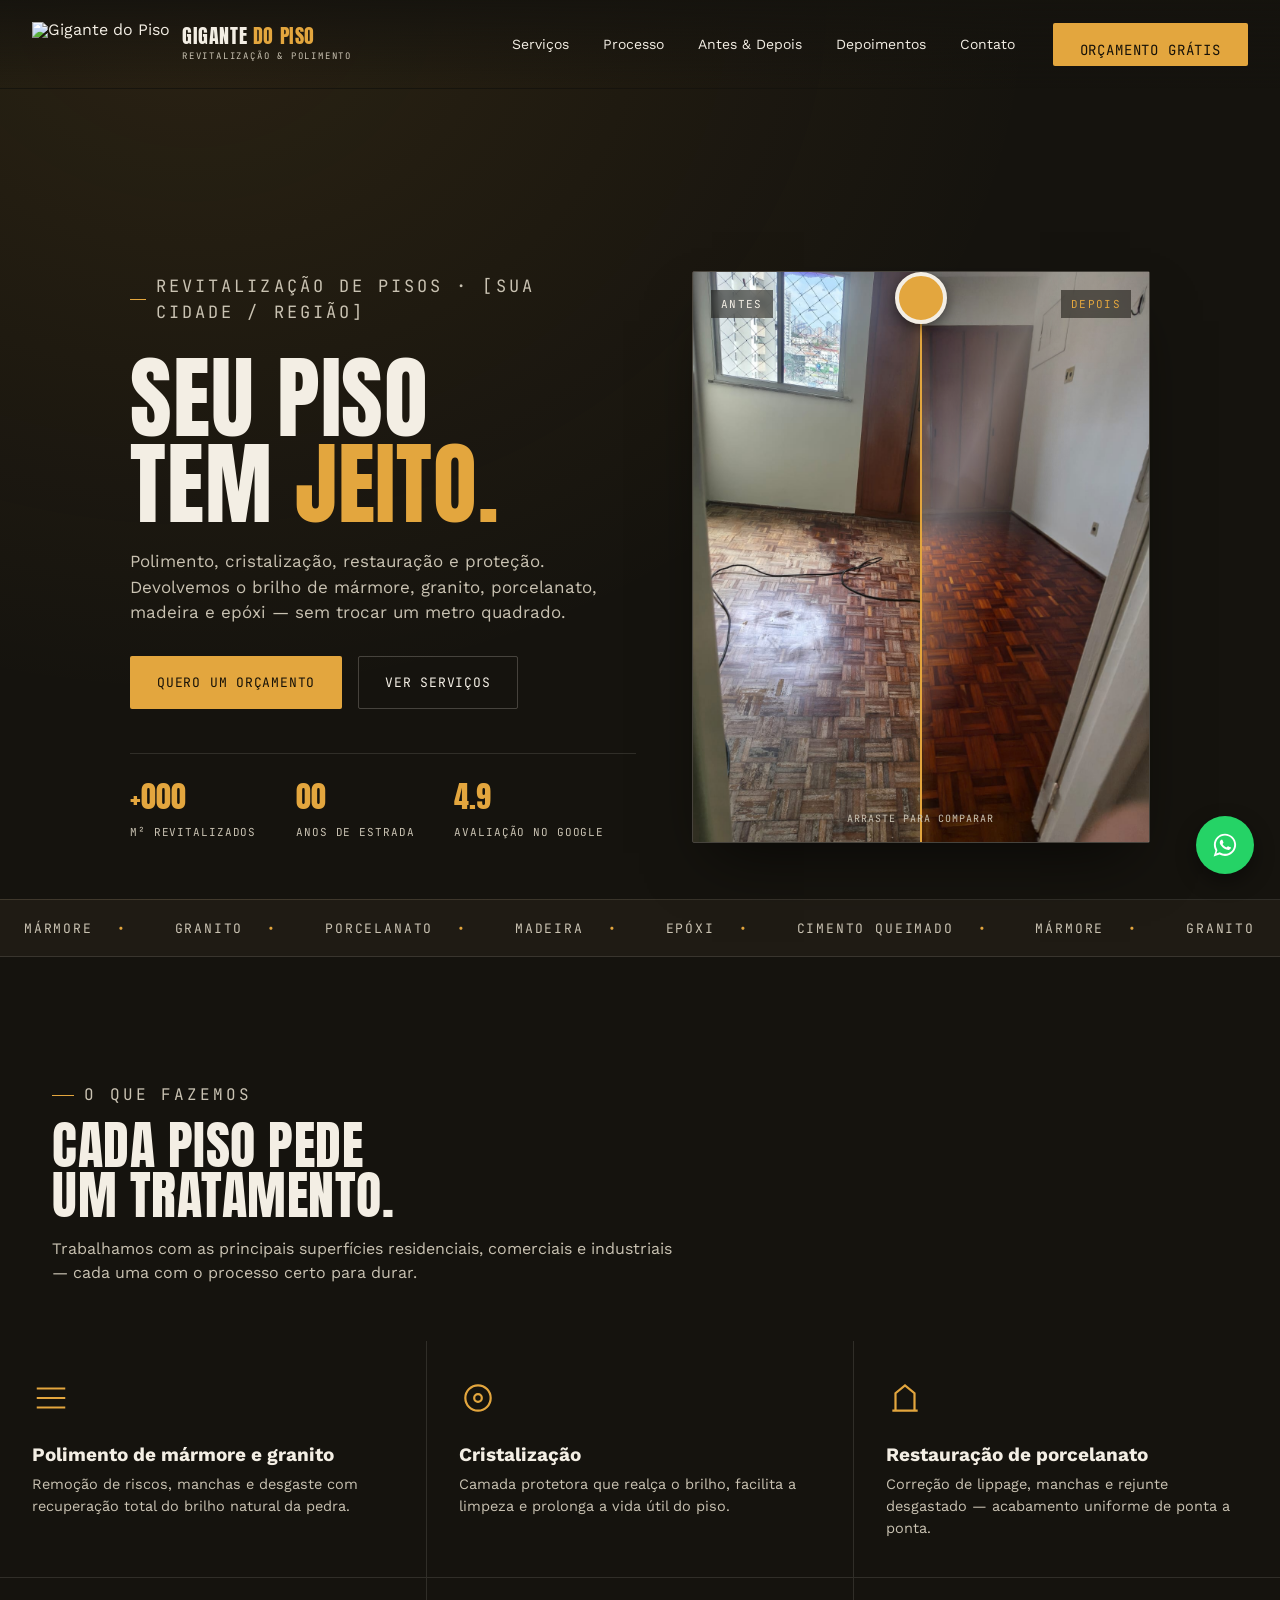
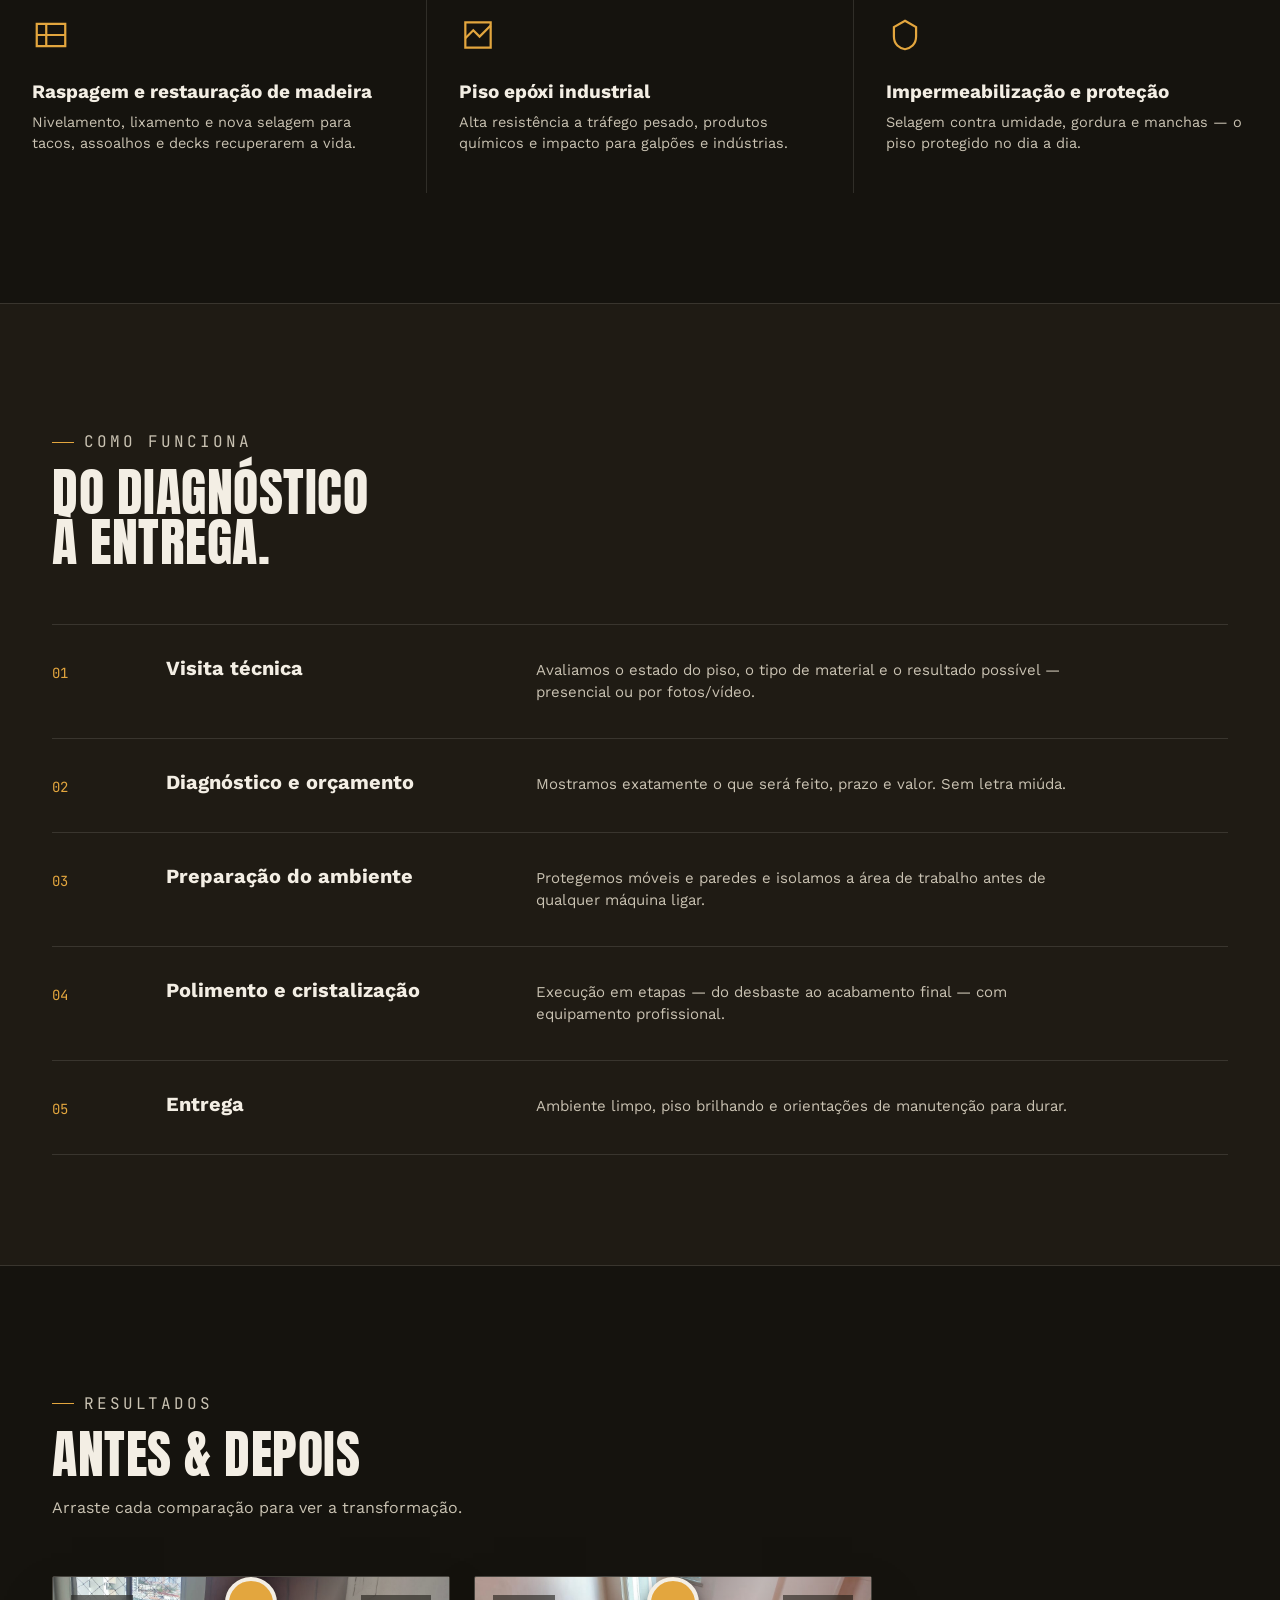
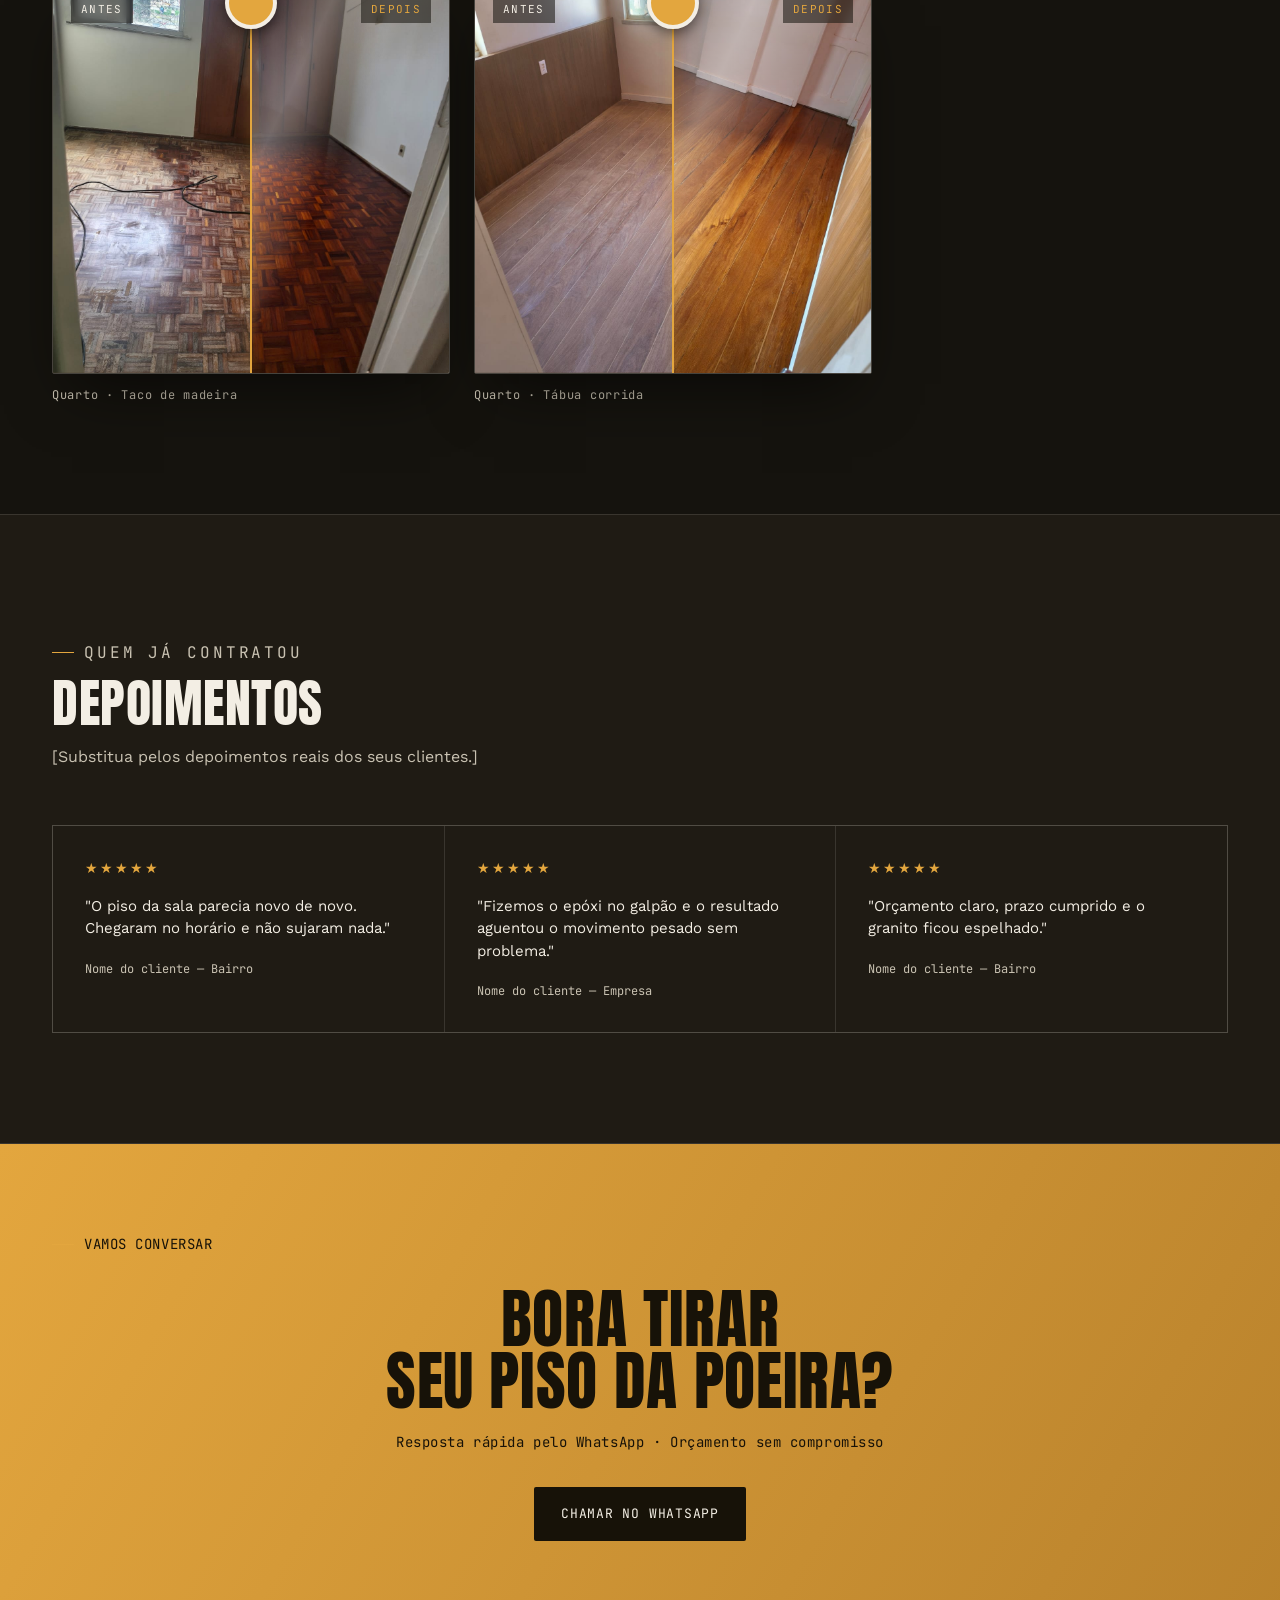
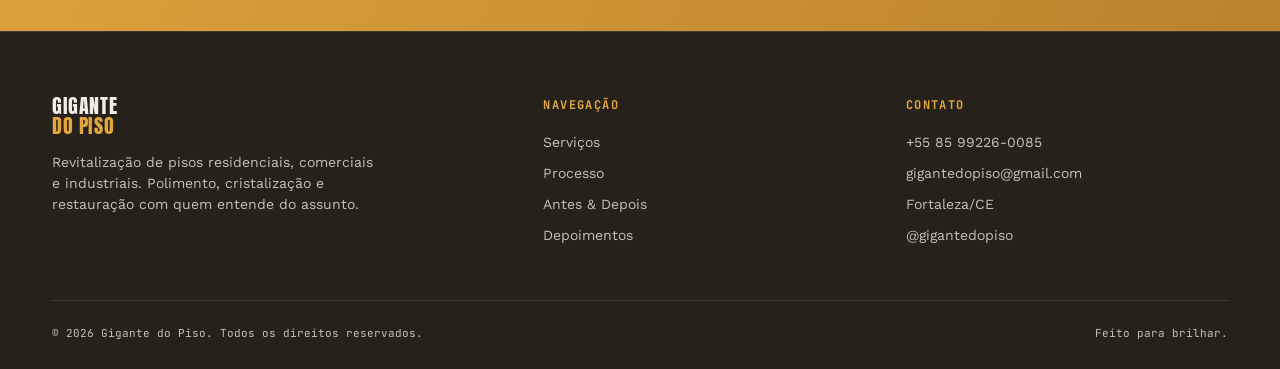
==== index.html @ dc15c4af "Add files via upload" ====
<!DOCTYPE html>
<html lang="pt-BR">
<head>
<meta charset="UTF-8">
<meta name="viewport" content="width=device-width, initial-scale=1.0">
<title>Gigante do Piso | Revitalização de Pisos</title>
<meta name="description" content="Polimento, cristalização e restauração de pisos de mármore, granito, porcelanato, madeira e epóxi. Devolvemos o brilho do seu piso sem trocar um metro quadrado.">
<link rel="preconnect" href="https://fonts.googleapis.com">
<link rel="preconnect" href="https://fonts.gstatic.com" crossorigin>
<link href="https://fonts.googleapis.com/css2?family=Anton&family=Work+Sans:wght@400;500;600;700;800&family=JetBrains+Mono:wght@400;500&display=swap" rel="stylesheet">
<link rel="stylesheet" href="style.css">
</head>
<body>

<a href="#conteudo" class="skip-link">Pular para o conteúdo</a>

<!-- ============ HEADER ============ -->
<header id="site-header">
  <a href="#topo" class="logo" style="flex-direction:row; align-items:center; gap:12px;">
  <img src="imagens/Logo.png" alt="Gigante do Piso" style="height:44px; width:auto;">
  <span>
    <span style="display:block; font-family:var(--ff-display); font-size:20px; letter-spacing:.03em;">
      GIGANTE <span style="color:var(--gold);">DO PISO</span>
    </span>
    <small style="font-family:var(--ff-mono); font-size:9px; letter-spacing:.2em; color:var(--paper-dim);">REVITALIZAÇÃO &amp; POLIMENTO</small>
  </span>
</a>
  <nav class="main-nav">
    <ul>
      <li><a href="#servicos">Serviços</a></li>
      <li><a href="#processo">Processo</a></li>
      <li><a href="#antes-depois">Antes &amp; Depois</a></li>
      <li><a href="#depoimentos">Depoimentos</a></li>
      <li><a href="#contato">Contato</a></li>
    </ul>
    <a href="https://wa.me/5585992260085?text=Ol%C3%A1!%20Quero%20um%20or%C3%A7amento%20para%20revitaliza%C3%A7%C3%A3o%20de%20piso." class="btn btn-solid" target="_blank" rel="noopener">Orçamento grátis</a>
  </nav>
  <button class="burger" aria-label="Abrir menu" aria-expanded="false" id="burgerBtn">
    <span></span><span></span><span></span>
  </button>
</header>

<div class="mobile-drawer" id="mobileDrawer">
  <button class="close-drawer" id="closeDrawer" aria-label="Fechar menu">×</button>
  <a href="#servicos">Serviços</a>
  <a href="#processo">Processo</a>
  <a href="#antes-depois">Antes &amp; Depois</a>
  <a href="#depoimentos">Depoimentos</a>
  <a href="#contato">Contato</a>
</div>

<main id="conteudo">

  <!-- ============ HERO ============ -->
  <section class="hero" id="topo">
    <div class="wrap hero-inner">
      <div class="hero-copy">
        <p class="eyebrow">Revitalização de pisos · [sua cidade / região]</p>
        <h1>Seu piso<br>tem <em>jeito.</em></h1>
        <p>Polimento, cristalização, restauração e proteção. Devolvemos o brilho de mármore, granito, porcelanato, madeira e epóxi — sem trocar um metro quadrado.</p>
        <div class="hero-ctas">
          <a href="#contato" class="btn btn-solid">Quero um orçamento</a>
          <a href="#servicos" class="btn btn-outline">Ver serviços</a>
        </div>
        <div class="stat-row">
          <div class="stat"><b>+000</b><span>m² revitalizados</span></div>
          <div class="stat"><b>00</b><span>anos de estrada</span></div>
          <div class="stat"><b>4.9</b><span>avaliação no Google</span></div>
        </div>
      </div>

      <div class="hero-media">
        <div class="compare" style="--reveal:50%" id="heroCompare">
          <div class="compare-media compare-after" style="background-image:url('imagens/quarto1-depois.jpeg')"><div class="shine"></div></div>
          <div class="compare-media compare-before" style="background-image:url('imagens/quarto1-antes.jpeg')"></div>
          <div class="compare-line"></div>
          <span class="compare-label label-before">ANTES</span>
          <span class="compare-label label-after">DEPOIS</span>
          <input type="range" class="compare-slider" min="0" max="100" value="50"
                 aria-label="Arraste para comparar o piso antes e depois da revitalização"
                 oninput="updateCompare(this)">
          <span class="compare-hint">arraste para comparar</span>
        </div>
      </div>
    </div>
  </section>

  <!-- ============ MARQUEE ============ -->
  <div class="marquee" aria-hidden="true">
    <div class="marquee-track">
      <span>Mármore</span><span>Granito</span><span>Porcelanato</span><span>Madeira</span><span>Epóxi</span><span>Cimento queimado</span>
      <span>Mármore</span><span>Granito</span><span>Porcelanato</span><span>Madeira</span><span>Epóxi</span><span>Cimento queimado</span>
    </div>
  </div>

  <!-- ============ SERVIÇOS ============ -->
  <section class="pad" id="servicos">
    <div class="wrap">
      <div class="section-head">
        <p class="eyebrow">O que fazemos</p>
        <h2>Cada piso pede<br>um tratamento.</h2>
        <p>Trabalhamos com as principais superfícies residenciais, comerciais e industriais — cada uma com o processo certo para durar.</p>
      </div>
    </div>
    <div class="services-grid">
      <article class="service-card">
        <svg class="icon" viewBox="0 0 24 24" fill="none" stroke="currentColor" stroke-width="1.4"><path d="M3 12h18M3 6h18M3 18h18"/></svg>
        <h3>Polimento de mármore e granito</h3>
        <p>Remoção de riscos, manchas e desgaste com recuperação total do brilho natural da pedra.</p>
      </article>
      <article class="service-card">
        <svg class="icon" viewBox="0 0 24 24" fill="none" stroke="currentColor" stroke-width="1.4"><circle cx="12" cy="12" r="8"/><circle cx="12" cy="12" r="2.4"/></svg>
        <h3>Cristalização</h3>
        <p>Camada protetora que realça o brilho, facilita a limpeza e prolonga a vida útil do piso.</p>
      </article>
      <article class="service-card">
        <svg class="icon" viewBox="0 0 24 24" fill="none" stroke="currentColor" stroke-width="1.4"><path d="M4 20h16M6 20V9l6-5 6 5v11"/></svg>
        <h3>Restauração de porcelanato</h3>
        <p>Correção de lippage, manchas e rejunte desgastado — acabamento uniforme de ponta a ponta.</p>
      </article>
      <article class="service-card">
        <svg class="icon" viewBox="0 0 24 24" fill="none" stroke="currentColor" stroke-width="1.4"><path d="M3 5h18v14H3z"/><path d="M3 12h18M9 5v14"/></svg>
        <h3>Raspagem e restauração de madeira</h3>
        <p>Nivelamento, lixamento e nova selagem para tacos, assoalhos e decks recuperarem a vida.</p>
      </article>
      <article class="service-card">
        <svg class="icon" viewBox="0 0 24 24" fill="none" stroke="currentColor" stroke-width="1.4"><path d="M4 4h16v16H4z"/><path d="M4 14l5-5 4 4 7-7"/></svg>
        <h3>Piso epóxi industrial</h3>
        <p>Alta resistência a tráfego pesado, produtos químicos e impacto para galpões e indústrias.</p>
      </article>
      <article class="service-card">
        <svg class="icon" viewBox="0 0 24 24" fill="none" stroke="currentColor" stroke-width="1.4"><path d="M12 3l7 4v6c0 5-3.5 7.5-7 8-3.5-.5-7-3-7-8V7l7-4z"/></svg>
        <h3>Impermeabilização e proteção</h3>
        <p>Selagem contra umidade, gordura e manchas — o piso protegido no dia a dia.</p>
      </article>
    </div>
  </section>

  <!-- ============ PROCESSO ============ -->
  <section class="pad" id="processo" style="background:var(--bg-panel); border-top:1px solid var(--line); border-bottom:1px solid var(--line);">
    <div class="wrap">
      <div class="section-head">
        <p class="eyebrow">Como funciona</p>
        <h2>Do diagnóstico<br>à entrega.</h2>
      </div>
      <div class="process-list">
        <div class="process-row">
          <span class="num">01</span>
          <h3>Visita técnica</h3>
          <p>Avaliamos o estado do piso, o tipo de material e o resultado possível — presencial ou por fotos/vídeo.</p>
        </div>
        <div class="process-row">
          <span class="num">02</span>
          <h3>Diagnóstico e orçamento</h3>
          <p>Mostramos exatamente o que será feito, prazo e valor. Sem letra miúda.</p>
        </div>
        <div class="process-row">
          <span class="num">03</span>
          <h3>Preparação do ambiente</h3>
          <p>Protegemos móveis e paredes e isolamos a área de trabalho antes de qualquer máquina ligar.</p>
        </div>
        <div class="process-row">
          <span class="num">04</span>
          <h3>Polimento e cristalização</h3>
          <p>Execução em etapas — do desbaste ao acabamento final — com equipamento profissional.</p>
        </div>
        <div class="process-row">
          <span class="num">05</span>
          <h3>Entrega</h3>
          <p>Ambiente limpo, piso brilhando e orientações de manutenção para durar.</p>
        </div>
      </div>
    </div>
  </section>

  <!-- ============ ANTES & DEPOIS ============ -->
  <section class="pad" id="antes-depois">
    <div class="wrap">
      <div class="section-head">
        <p class="eyebrow">Resultados</p>
        <h2>Antes &amp; depois</h2>
        <p>Arraste cada comparação para ver a transformação.</p>
      </div>
      <div class="gallery-grid" style="grid-template-columns:repeat(2,1fr); max-width:820px;">
        <figure class="gallery-card">
          <div class="compare" style="--reveal:50%">
            <div class="compare-media compare-after" style="background-image:url('imagens/quarto1-depois.jpeg')"><div class="shine"></div></div>
            <div class="compare-media compare-before" style="background-image:url('imagens/quarto1-antes.jpeg')"></div>
            <div class="compare-line"></div>
            <span class="compare-label label-before">ANTES</span>
            <span class="compare-label label-after">DEPOIS</span>
            <input type="range" class="compare-slider" min="0" max="100" value="50" aria-label="Comparar quarto em taco de madeira antes e depois" oninput="updateCompare(this)">
          </div>
          <figcaption>Quarto · Taco de madeira</figcaption>
        </figure>
        <figure class="gallery-card">
          <div class="compare" style="--reveal:50%">
            <div class="compare-media compare-after" style="background-image:url('imagens/quarto2-depois.jpeg')"><div class="shine"></div></div>
            <div class="compare-media compare-before" style="background-image:url('imagens/quarto2-antes.jpeg')"></div>
            <div class="compare-line"></div>
            <span class="compare-label label-before">ANTES</span>
            <span class="compare-label label-after">DEPOIS</span>
            <input type="range" class="compare-slider" min="0" max="100" value="50" aria-label="Comparar quarto em tábua corrida antes e depois" oninput="updateCompare(this)">
          </div>
          <figcaption>Quarto · Tábua corrida</figcaption>
        </figure>
      </div>
    </div>
  </section>

  <!-- ============ DEPOIMENTOS ============ -->
  <section class="pad" id="depoimentos" style="background:var(--bg-panel); border-top:1px solid var(--line); border-bottom:1px solid var(--line);">
    <div class="wrap">
      <div class="section-head">
        <p class="eyebrow">Quem já contratou</p>
        <h2>Depoimentos</h2>
        <p>[Substitua pelos depoimentos reais dos seus clientes.]</p>
      </div>
    </div>
    <div class="wrap">
      <div class="testi-grid">
        <div class="testi-card">
          <div class="stars">★★★★★</div>
          <p>"O piso da sala parecia novo de novo. Chegaram no horário e não sujaram nada."</p>
          <div class="who">Nome do cliente — Bairro</div>
        </div>
        <div class="testi-card">
          <div class="stars">★★★★★</div>
          <p>"Fizemos o epóxi no galpão e o resultado aguentou o movimento pesado sem problema."</p>
          <div class="who">Nome do cliente — Empresa</div>
        </div>
        <div class="testi-card">
          <div class="stars">★★★★★</div>
          <p>"Orçamento claro, prazo cumprido e o granito ficou espelhado."</p>
          <div class="who">Nome do cliente — Bairro</div>
        </div>
      </div>
    </div>
  </section>

  <!-- ============ CTA BANNER ============ -->
  <section class="cta-banner" id="contato">
    <div class="wrap">
      <p class="eyebrow" style="color:#171208;">Vamos conversar</p>
      <h2>Bora tirar<br>seu piso da poeira?</h2>
      <p>Resposta rápida pelo WhatsApp · Orçamento sem compromisso</p>
      <a href="https://wa.me/5585992260085?text=Ol%C3%A1!%20Quero%20um%20or%C3%A7amento%20para%20revitaliza%C3%A7%C3%A3o%20de%20piso." class="btn btn-solid" target="_blank" rel="noopener">Chamar no WhatsApp</a>
    </div>
  </section>

</main>

<!-- ============ FOOTER ============ -->
<footer>
  <div class="wrap">
    <div class="footer-top">
      <div>
        <span class="logo"><span class="g1" style="font-size:20px;">GIGANTE</span> <span class="g2" style="font-size:20px;">DO PISO</span></span>
        <p style="color:var(--paper-dim); font-size:14px; margin-top:16px; max-width:36ch;">Revitalização de pisos residenciais, comerciais e industriais. Polimento, cristalização e restauração com quem entende do assunto.</p>
      </div>
      <div>
        <h4>Navegação</h4>
        <ul>
          <li><a href="#servicos">Serviços</a></li>
          <li><a href="#processo">Processo</a></li>
          <li><a href="#antes-depois">Antes &amp; Depois</a></li>
          <li><a href="#depoimentos">Depoimentos</a></li>
        </ul>
      </div>
      <div>
        <h4>Contato</h4>
        <ul>
          <li>+55 85 99226-0085</li>
          <li>gigantedopiso@gmail.com</li>
          <li>Fortaleza/CE</li>
          <li>@gigantedopiso</li>
        </ul>
      </div>
    </div>
    <div class="footer-bottom">
      <span>© <span id="year"></span> Gigante do Piso. Todos os direitos reservados.</span>
      <span>Feito para brilhar.</span>
    </div>
  </div>
</footer>

<!-- ============ WHATSAPP FLOAT ============ -->
<a class="wa-float" href="https://wa.me/5585999999999?text=Ol%C3%A1!%20Quero%20um%20or%C3%A7amento%20para%20revitaliza%C3%A7%C3%A3o%20de%20piso." target="_blank" rel="noopener" aria-label="Falar no WhatsApp">
  <svg viewBox="0 0 32 32" fill="#fff"><path d="M16 3C9 3 3.3 8.7 3.3 15.7c0 2.5.7 4.8 1.9 6.8L3 29l6.7-2.1c1.9 1 4.1 1.6 6.3 1.6 7 0 12.7-5.7 12.7-12.7C28.7 8.7 23 3 16 3zm0 23.1c-2 0-3.9-.5-5.5-1.5l-.4-.2-4 1.2 1.3-3.9-.3-.4a10.4 10.4 0 0 1-1.6-5.6C5.5 9.8 10.2 5.1 16 5.1S26.5 9.8 26.5 15.6 21.8 26.1 16 26.1zm5.8-7.7c-.3-.2-1.9-.9-2.2-1-.3-.1-.5-.2-.7.2s-.8 1-.9 1.1-.3.2-.6 0a8.3 8.3 0 0 1-2.4-1.5 9 9 0 0 1-1.7-2.1c-.2-.3 0-.5.1-.6l.5-.6.3-.5c.1-.2 0-.4 0-.5s-.7-1.7-1-2.3-.5-.5-.7-.5h-.6c-.2 0-.5.1-.8.4s-1.1 1.1-1.1 2.6 1.1 3 1.3 3.2c.2.2 2.2 3.4 5.4 4.6.7.3 1.3.5 1.8.6.7.2 1.4.2 1.9.1.6-.1 1.9-.8 2.1-1.5.3-.7.3-1.4.2-1.5-.1-.2-.3-.2-.6-.4z"/></svg>
</a>

<script src="script.js"></script>

</body>
</html>
---- style.css ----
/* ============ TOKENS ============
   --bg        near-black warm concrete
   --bg-panel  slightly raised panel tone
   --paper     polished stone / off-white
   --gold      wax-shine amber (primary accent — "depois")
   --rust      worn grout / dust red (secondary accent — "antes")
================================== */
:root{
  --bg:        #15130E;
  --bg-panel:  #1F1B14;
  --bg-panel-2:#26211A;
  --paper:     #F3EEE4;
  --paper-dim: #C9C2B2;
  --gold:      #E3A63E;
  --gold-dim:  #B9822C;
  --rust:      #A64B2A;
  --line:      rgba(243,238,228,.12);
  --line-strong: rgba(243,238,228,.22);
  --radius:    2px;
  --ff-display: 'Anton', sans-serif;
  --ff-body:    'Work Sans', sans-serif;
  --ff-mono:    'JetBrains Mono', monospace;
}

*{box-sizing:border-box; margin:0; padding:0;}
html{scroll-behavior:smooth;}
@media (prefers-reduced-motion: reduce){
  html{scroll-behavior:auto;}
  *{animation-duration:.001ms !important; animation-iteration-count:1 !important; transition-duration:.001ms !important;}
}
body{
  background:var(--bg);
  color:var(--paper);
  font-family:var(--ff-body);
  line-height:1.5;
  -webkit-font-smoothing:antialiased;
  overflow-x:hidden;
}
img{max-width:100%; display:block;}
a{color:inherit;}
ul{list-style:none;}
section{position:relative;}
.wrap{max-width:1240px; margin:0 auto; padding:0 32px;}
@media (max-width:640px){ .wrap{padding:0 20px;} }

.eyebrow{
  font-family:var(--ff-mono);
  font-size:12px;
  letter-spacing:.18em;
  text-transform:uppercase;
  color:var(--gold);
  display:flex; align-items:center; gap:10px;
}
.eyebrow::before{content:""; width:22px; height:1px; background:var(--gold);}

h1,h2,h3{font-family:var(--ff-display); font-weight:400; text-transform:uppercase; line-height:.96; letter-spacing:.01em;}
.btn{
  font-family:var(--ff-mono); font-size:13px; letter-spacing:.06em; text-transform:uppercase;
  display:inline-flex; align-items:center; gap:10px;
  padding:16px 26px; border-radius:var(--radius); border:1px solid transparent;
  cursor:pointer; text-decoration:none; transition:transform .18s ease, background .18s ease, color .18s ease, border-color .18s ease;
  white-space:nowrap;
}
.btn:focus-visible{outline:2px solid var(--gold); outline-offset:3px;}
.btn-solid{background:var(--gold); color:#171208;}
.btn-solid:hover{background:#f0b957; transform:translateY(-2px);}
.btn-outline{border-color:var(--line-strong); color:var(--paper);}
.btn-outline:hover{border-color:var(--gold); color:var(--gold); transform:translateY(-2px);}

/* ============ HEADER ============ */
header{
  position:fixed; top:0; left:0; right:0; z-index:100;
  display:flex; align-items:center; justify-content:space-between;
  padding:22px 32px;
  background:linear-gradient(to bottom, rgba(21,19,14,.9), rgba(21,19,14,0));
  transition:background .3s ease, padding .3s ease, border-color .3s ease;
  border-bottom:1px solid transparent;
}
header.scrolled{background:rgba(21,19,14,.92); backdrop-filter:blur(8px); padding:14px 32px; border-color:var(--line);}
.logo{display:flex; flex-direction:column; text-decoration:none; line-height:1;}
.logo .g1{font-family:var(--ff-display); font-size:22px; letter-spacing:.03em;}
.logo .g2{font-family:var(--ff-display); font-size:22px; letter-spacing:.03em; color:var(--gold);}
.logo small{font-family:var(--ff-mono); font-size:9px; letter-spacing:.2em; color:var(--paper-dim); margin-top:4px;}

nav.main-nav{display:flex; align-items:center; gap:38px;}
nav.main-nav ul{display:flex; gap:34px;}
nav.main-nav a{font-size:14px; text-decoration:none; position:relative; padding-bottom:4px;}
nav.main-nav a::after{content:""; position:absolute; left:0; bottom:0; width:0; height:1px; background:var(--gold); transition:width .2s ease;}
nav.main-nav a:hover::after{width:100%;}

.burger{display:none; flex-direction:column; gap:5px; background:none; border:none; cursor:pointer; padding:6px;}
.burger span{width:24px; height:2px; background:var(--paper);}

@media (max-width:900px){
  nav.main-nav ul{display:none;}
  .burger{display:flex;}
}

/* mobile drawer */
.mobile-drawer{
  position:fixed; inset:0; z-index:99; background:var(--bg);
  display:flex; flex-direction:column; align-items:flex-start; justify-content:center; gap:26px;
  padding:32px; transform:translateX(100%); transition:transform .35s ease;
}
.mobile-drawer.open{transform:translateX(0);}
.mobile-drawer a{font-family:var(--ff-display); font-size:32px; text-decoration:none; text-transform:uppercase;}
.mobile-drawer .close-drawer{position:absolute; top:24px; right:28px; background:none; border:none; color:var(--paper); font-size:28px; cursor:pointer;}

/* ============ HERO ============ */
.hero{
  min-height:100vh;
  display:flex; flex-direction:column; justify-content:flex-end;
  padding:150px 0 0;
  background:
    radial-gradient(ellipse at 15% 0%, rgba(227,166,62,.10), transparent 55%),
    var(--bg);
  border-bottom:1px solid var(--line);
}
.hero-inner{
  display:grid; grid-template-columns:1.05fr .95fr; gap:56px; align-items:end;
  padding-bottom:56px;
}
.hero-copy h1{font-size:clamp(48px,7vw,96px); margin:14px 0 22px;}
.hero-copy h1 em{font-style:normal; color:var(--gold);}
.hero-copy p{font-size:17px; color:var(--paper-dim); max-width:46ch; margin-bottom:30px;}
.hero-ctas{display:flex; gap:16px; flex-wrap:wrap; margin-bottom:44px;}

.stat-row{display:flex; gap:40px; flex-wrap:wrap; border-top:1px solid var(--line); padding-top:20px;}
.stat{font-family:var(--ff-mono);}
.stat b{display:block; font-family:var(--ff-display); font-size:30px; color:var(--gold); font-weight:400;}
.stat span{font-size:11px; letter-spacing:.08em; text-transform:uppercase; color:var(--paper-dim);}

/* ---- compare slider ---- */
.compare{
  position:relative; width:100%; aspect-ratio:4/5; border-radius:var(--radius);
  overflow:hidden; border:1px solid var(--line-strong);
  box-shadow:0 30px 60px -20px rgba(0,0,0,.6);
}
.compare-media{position:absolute; inset:0;}
.compare-after{
  background-size:cover; background-position:center; background-repeat:no-repeat;
  background-color:#d9cdb2;
}
.compare-after.compare-placeholder{
  background-image:
    radial-gradient(circle at 30% 20%, rgba(255,255,255,.55), transparent 45%),
    linear-gradient(135deg,#e9dfc9 0%, #f4ede0 45%, #d9cdb2 100%);
}
.compare-after.compare-placeholder::before{
  content:""; position:absolute; inset:0; opacity:.5; mix-blend-mode:multiply;
  background-image:
    repeating-linear-gradient(0deg, rgba(90,75,50,.18) 0 2px, transparent 2px 84px),
    repeating-linear-gradient(90deg, rgba(90,75,50,.18) 0 2px, transparent 2px 84px);
}
.compare-after .shine{
  position:absolute; inset:-20%; background:linear-gradient(115deg, transparent 40%, rgba(255,255,255,.35) 50%, transparent 60%);
  animation:sweep 5s ease-in-out infinite;
}
@keyframes sweep{
  0%,100%{transform:translateX(-30%);}
  50%{transform:translateX(30%);}
}
.compare-before{
  background-size:cover; background-position:center; background-repeat:no-repeat;
  background-color:#45392a;
  clip-path:inset(0 calc(100% - var(--reveal,50%)) 0 0);
}
.compare-before.compare-placeholder{
  background-image:linear-gradient(135deg,#5c4d3a 0%, #45392a 45%, #6b5842 100%);
  filter:saturate(.75) brightness(.82);
}
.compare-before.compare-placeholder::before{
  content:""; position:absolute; inset:0; opacity:.55;
  background-image:
    repeating-linear-gradient(0deg, rgba(0,0,0,.28) 0 2px, transparent 2px 84px),
    repeating-linear-gradient(90deg, rgba(0,0,0,.28) 0 2px, transparent 2px 84px),
    radial-gradient(ellipse at 25% 70%, rgba(0,0,0,.35), transparent 40%),
    radial-gradient(ellipse at 70% 30%, rgba(0,0,0,.3), transparent 35%);
}
.compare-line{
  position:absolute; top:0; bottom:0; left:var(--reveal,50%); width:2px; background:var(--gold);
  transform:translateX(-1px); pointer-events:none; z-index:3;
  box-shadow:0 0 12px rgba(227,166,62,.7);
}
.compare-label{
  position:absolute; top:18px; font-family:var(--ff-mono); font-size:11px; letter-spacing:.12em;
  padding:6px 10px; background:rgba(21,19,14,.55); backdrop-filter:blur(4px); z-index:3;
}
.label-before{left:18px;}
.label-after{right:18px; color:var(--gold);}
.compare-slider{
  position:absolute; inset:0; width:100%; height:100%; margin:0;
  -webkit-appearance:none; appearance:none; background:transparent; cursor:ew-resize; z-index:4;
}
.compare-slider::-webkit-slider-runnable-track{background:transparent; height:100%;}
.compare-slider::-moz-range-track{background:transparent; height:100%;}
.compare-slider::-webkit-slider-thumb{
  -webkit-appearance:none; width:52px; height:52px; border-radius:50%;
  background:var(--gold); border:4px solid var(--paper); cursor:ew-resize;
  box-shadow:0 4px 14px rgba(0,0,0,.5);
}
.compare-slider::-moz-range-thumb{
  width:44px; height:44px; border-radius:50%; background:var(--gold); border:4px solid var(--paper); cursor:ew-resize;
}
.compare-hint{
  position:absolute; bottom:16px; left:50%; transform:translateX(-50%);
  font-family:var(--ff-mono); font-size:10px; letter-spacing:.1em; text-transform:uppercase;
  color:var(--paper-dim); z-index:3; pointer-events:none;
}

@media (max-width:900px){
  .hero-inner{grid-template-columns:1fr; padding-bottom:36px;}
  .compare{aspect-ratio:4/3;}
}

/* ============ MARQUEE ============ */
.marquee{
  background:var(--bg-panel); border-bottom:1px solid var(--line);
  overflow:hidden; padding:16px 0; white-space:nowrap;
}
.marquee-track{display:inline-flex; gap:0; animation:scroll 26s linear infinite;}
.marquee-track span{
  font-family:var(--ff-mono); font-size:13px; letter-spacing:.14em; text-transform:uppercase;
  color:var(--paper-dim); padding:0 24px; display:inline-flex; align-items:center; gap:24px;
}
.marquee-track span::after{content:"•"; color:var(--gold);}
@keyframes scroll{ from{transform:translateX(0);} to{transform:translateX(-50%);} }

/* ============ SECTION HEAD ============ */
.section-head{max-width:640px; margin-bottom:56px;}
.section-head h2{font-size:clamp(32px,4.4vw,52px); margin-top:14px;}
.section-head p{color:var(--paper-dim); margin-top:16px; font-size:16px;}
section.pad{padding:110px 0;}
@media (max-width:640px){ section.pad{padding:70px 0;} }

/* ============ SERVIÇOS ============ */
.services-grid{display:grid; grid-template-columns:repeat(3,1fr); gap:1px; background:var(--line);}
.service-card{
  background:var(--bg); padding:38px 32px; transition:background .2s ease;
}
.service-card:hover{background:var(--bg-panel);}
.service-card .icon{width:38px; height:38px; margin-bottom:22px; color:var(--gold);}
.service-card h3{font-family:var(--ff-body); font-weight:700; text-transform:none; font-size:19px; letter-spacing:0; margin-bottom:10px;}
.service-card p{color:var(--paper-dim); font-size:14.5px;}
@media (max-width:900px){ .services-grid{grid-template-columns:1fr 1fr;} }
@media (max-width:600px){ .services-grid{grid-template-columns:1fr;} }

/* ============ PROCESSO ============ */
.process-list{border-top:1px solid var(--line);}
.process-row{
  display:grid; grid-template-columns:90px 1fr 2fr; gap:24px; align-items:start;
  padding:34px 0; border-bottom:1px solid var(--line);
}
.process-row .num{font-family:var(--ff-mono); color:var(--gold); font-size:14px; padding-top:4px;}
.process-row h3{font-family:var(--ff-body); font-weight:700; text-transform:none; font-size:20px; letter-spacing:0;}
.process-row p{color:var(--paper-dim); font-size:15px; max-width:60ch;}
@media (max-width:760px){
  .process-row{grid-template-columns:50px 1fr; }
  .process-row p{grid-column:2; }
}

/* ============ GALLERY ============ */
.gallery-grid{display:grid; grid-template-columns:repeat(3,1fr); gap:24px;}
.gallery-card .compare{aspect-ratio:1/1;}
.gallery-card figcaption{font-family:var(--ff-mono); font-size:12px; letter-spacing:.06em; color:var(--paper-dim); margin-top:12px;}
@media (max-width:900px){ .gallery-grid{grid-template-columns:1fr;} }

/* ============ TESTIMONIALS ============ */
.testi-grid{display:grid; grid-template-columns:repeat(3,1fr); gap:1px; background:var(--line); border:1px solid var(--line);}
.testi-card{background:var(--bg-panel); padding:32px;}
.testi-card .stars{color:var(--gold); font-size:14px; letter-spacing:2px; margin-bottom:16px;}
.testi-card p{font-size:15px; color:var(--paper); margin-bottom:20px;}
.testi-card .who{font-family:var(--ff-mono); font-size:12px; color:var(--paper-dim);}
@media (max-width:900px){ .testi-grid{grid-template-columns:1fr;} }

/* ============ CTA BANNER ============ */
.cta-banner{
  background:linear-gradient(120deg, var(--gold) 0%, var(--gold-dim) 100%);
  color:#171208; padding:90px 0; text-align:center;
}
.cta-banner h2{font-size:clamp(34px,5.5vw,64px); color:#171208; margin-bottom:20px;}
.cta-banner p{font-family:var(--ff-mono); font-size:14px; margin-bottom:34px; letter-spacing:.04em;}
.cta-banner .btn-solid{background:#171208; color:var(--paper);}
.cta-banner .btn-solid:hover{background:#231a10;}

/* ============ FOOTER ============ */
footer{background:var(--bg-panel-2); padding:64px 0 28px; border-top:1px solid var(--line);}
.footer-top{display:grid; grid-template-columns:1.4fr 1fr 1fr; gap:40px; padding-bottom:44px; border-bottom:1px solid var(--line);}
.footer-top h4{font-family:var(--ff-mono); font-size:12px; letter-spacing:.12em; text-transform:uppercase; color:var(--gold); margin-bottom:18px;}
.footer-top ul li{margin-bottom:10px; font-size:14px; color:var(--paper-dim);}
.footer-top ul a{text-decoration:none;}
.footer-top ul a:hover{color:var(--gold);}
.footer-bottom{display:flex; justify-content:space-between; align-items:center; padding-top:24px; font-family:var(--ff-mono); font-size:11px; color:var(--paper-dim); flex-wrap:wrap; gap:10px;}
@media (max-width:760px){ .footer-top{grid-template-columns:1fr;} }

/* ============ WHATSAPP FLOAT ============ */
.wa-float{
  position:fixed; bottom:26px; right:26px; z-index:90;
  width:58px; height:58px; border-radius:50%; background:#25D366;
  display:flex; align-items:center; justify-content:center; text-decoration:none;
  box-shadow:0 8px 20px rgba(0,0,0,.4);
  transition:transform .2s ease;
}
.wa-float:hover{transform:scale(1.08);}
.wa-float svg{width:28px; height:28px;}

.skip-link{position:absolute; left:-999px; top:0; background:var(--gold); color:#171208; padding:10px 16px; z-index:200;}
.skip-link:focus{left:12px; top:12px;}
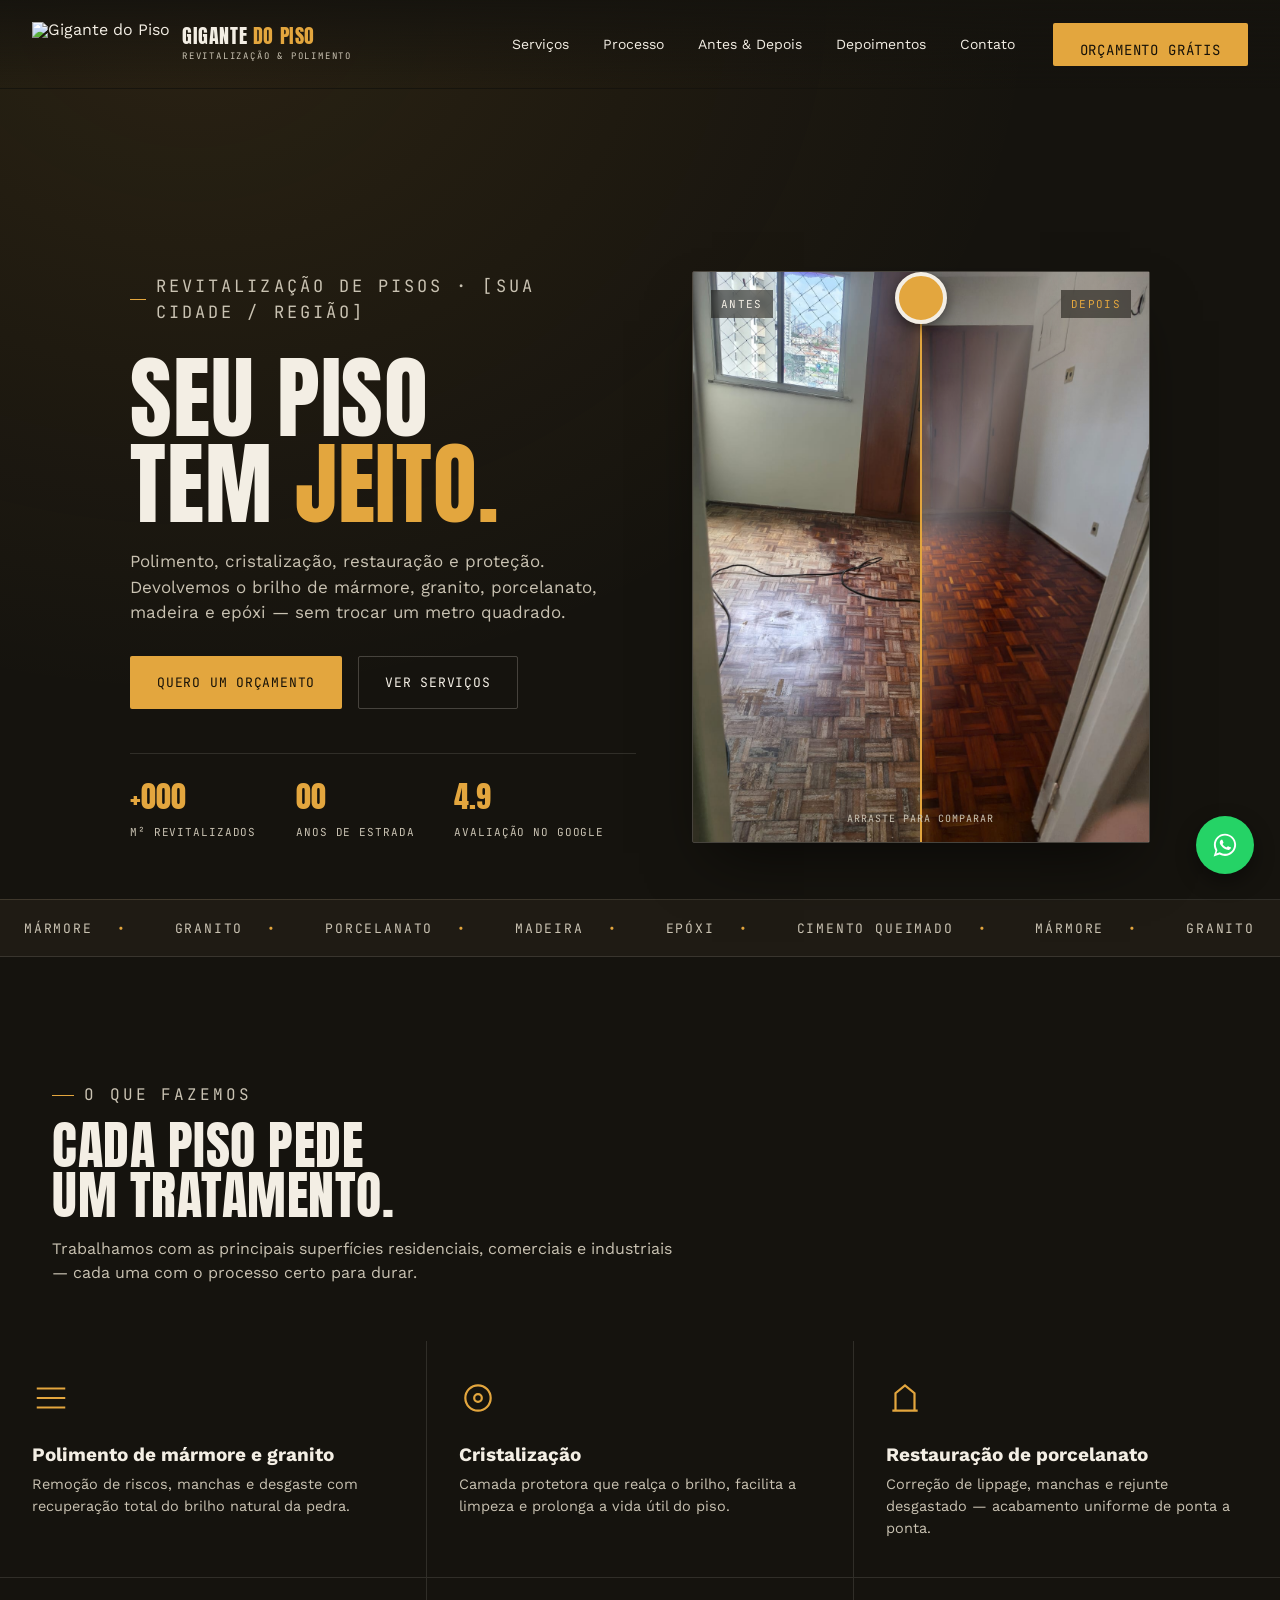
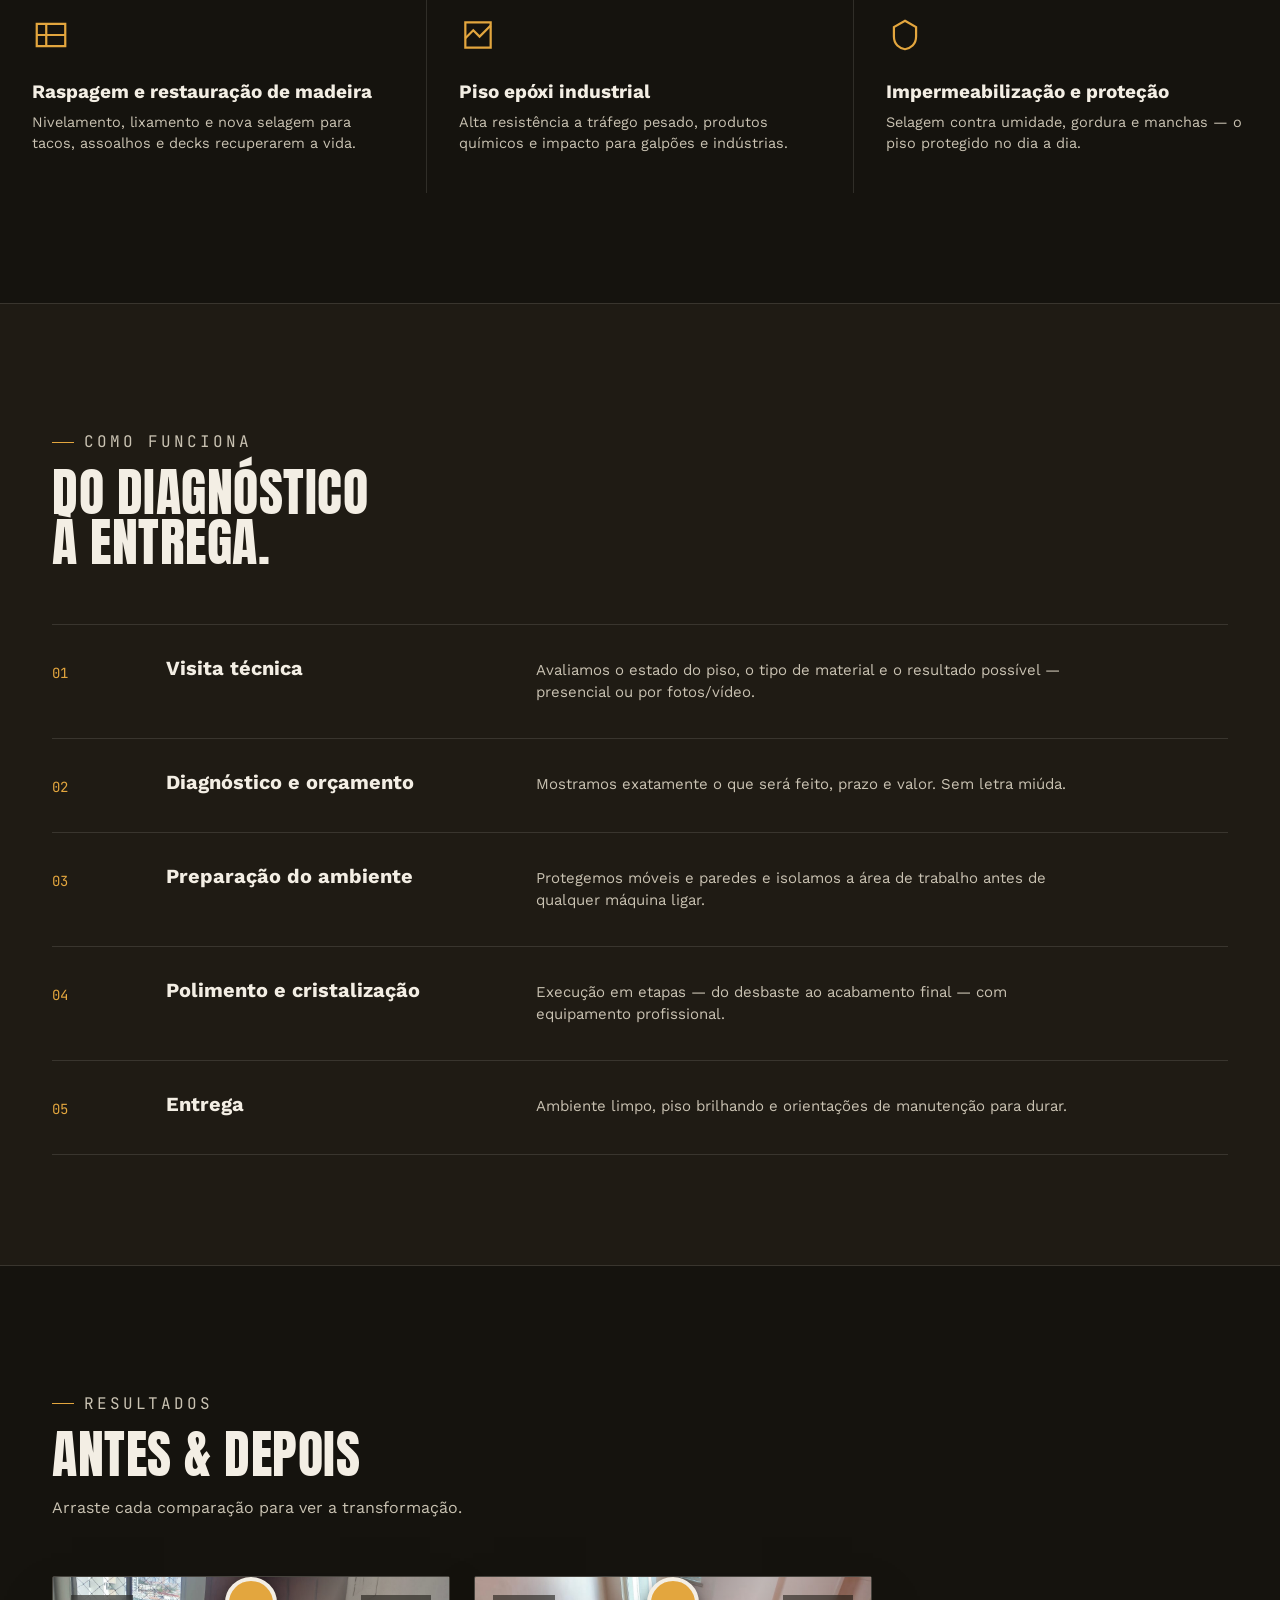
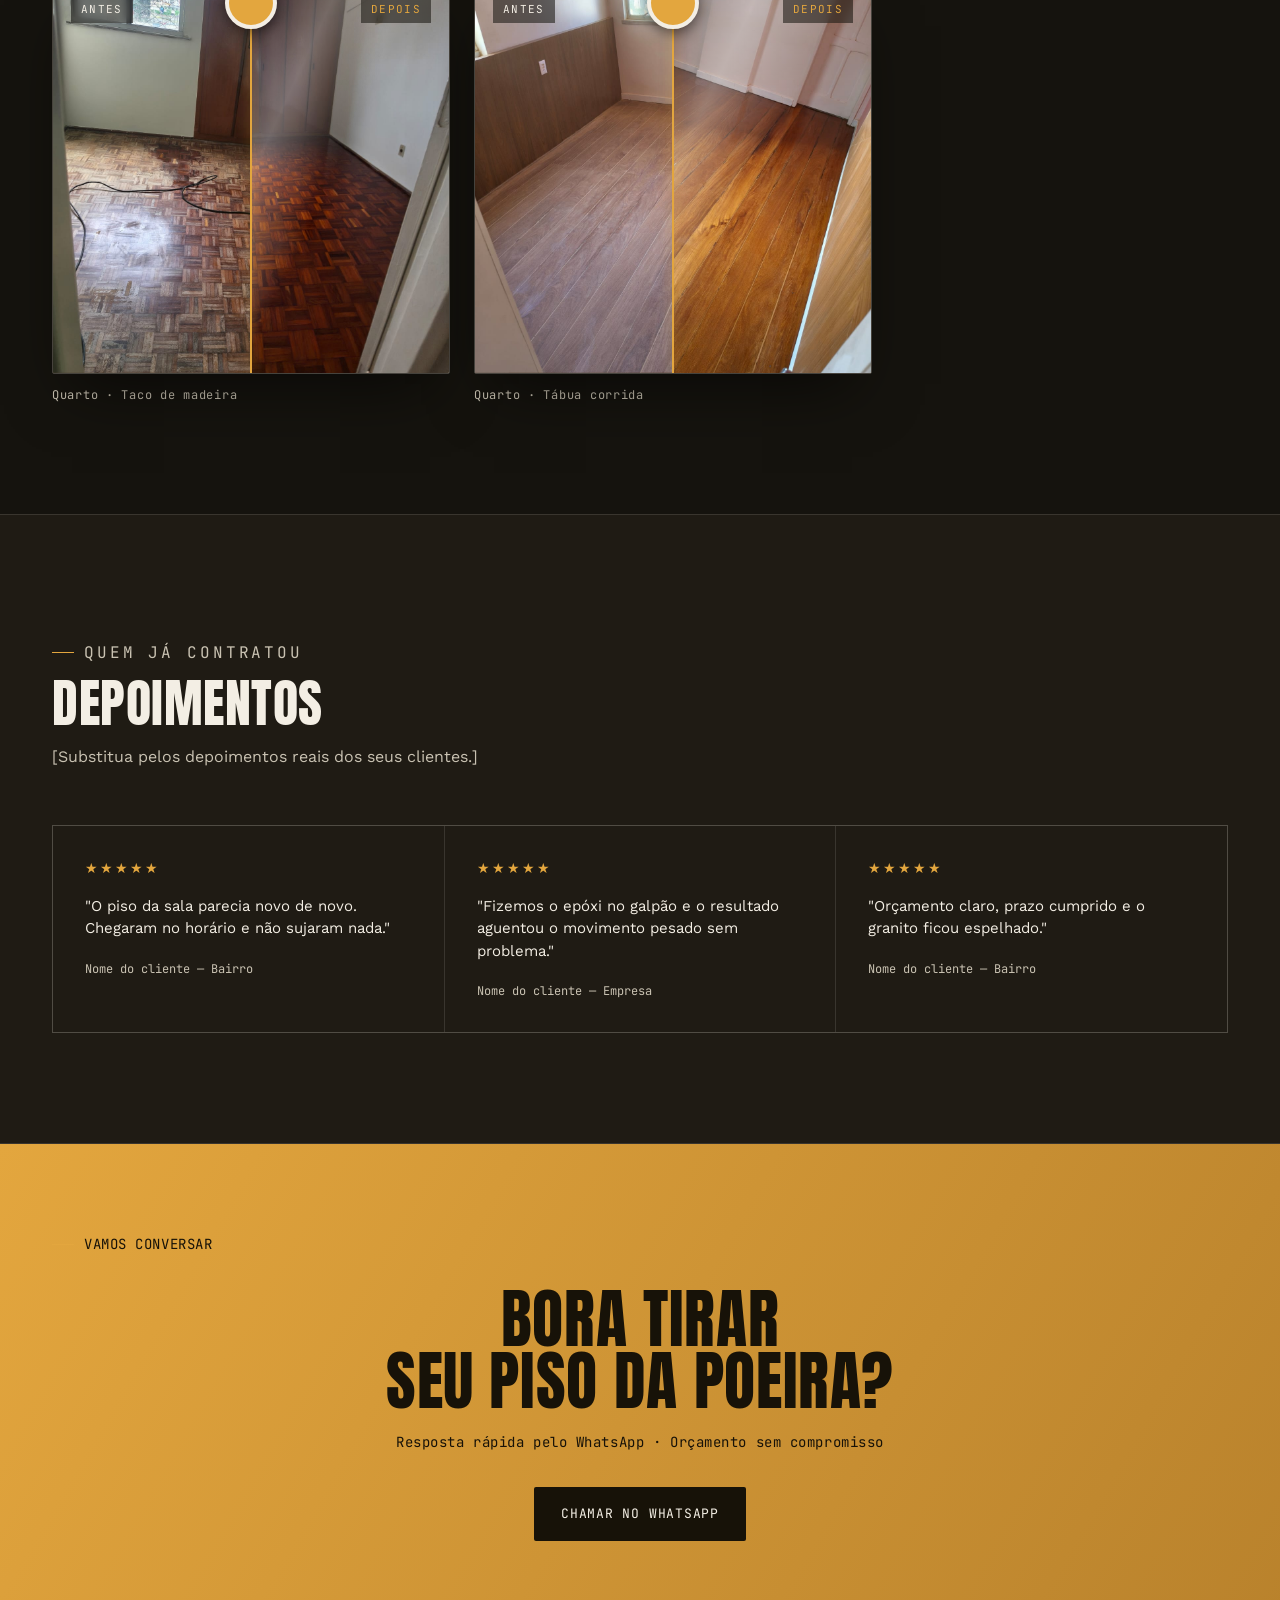
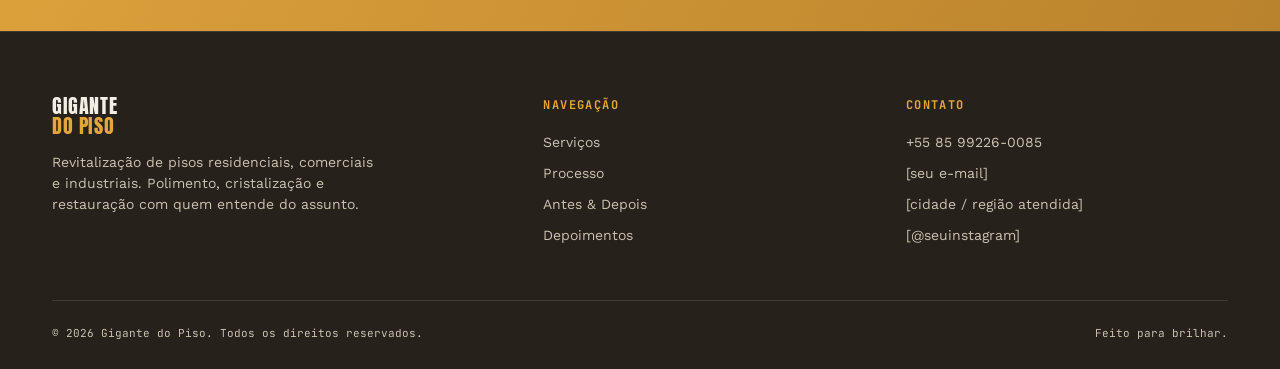
==== commit ff38e191: "Add files via upload" ====
--- a/index.html
+++ b/index.html
@@ -47,6 +47,7 @@
   <a href="#antes-depois">Antes &amp; Depois</a>
   <a href="#depoimentos">Depoimentos</a>
   <a href="#contato">Contato</a>
+  <a href="https://wa.me/5585992260085?text=Ol%C3%A1!%20Quero%20um%20or%C3%A7amento%20para%20revitaliza%C3%A7%C3%A3o%20de%20piso." class="btn btn-solid" target="_blank" rel="noopener">Orçamento grátis</a>
 </div>
 
 <main id="conteudo">
@@ -271,9 +272,9 @@
         <h4>Contato</h4>
         <ul>
           <li>+55 85 99226-0085</li>
-          <li>gigantedopiso@gmail.com</li>
-          <li>Fortaleza/CE</li>
-          <li>@gigantedopiso</li>
+          <li>[seu e-mail]</li>
+          <li>[cidade / região atendida]</li>
+          <li>[@seuinstagram]</li>
         </ul>
       </div>
     </div>
--- a/style.css
+++ b/style.css
@@ -93,7 +93,16 @@
 
 @media (max-width:900px){
   nav.main-nav ul{display:none;}
+  nav.main-nav .btn{display:none;}
   .burger{display:flex;}
+}
+
+@media (max-width:480px){
+  header{padding:16px 20px;}
+  header.scrolled{padding:12px 20px;}
+  .logo img{height:36px;}
+  .logo .g1, .logo span > span{font-size:16px;}
+  .logo small{display:none;}
 }
 
 /* mobile drawer */
@@ -105,6 +114,7 @@
 .mobile-drawer.open{transform:translateX(0);}
 .mobile-drawer a{font-family:var(--ff-display); font-size:32px; text-decoration:none; text-transform:uppercase;}
 .mobile-drawer .close-drawer{position:absolute; top:24px; right:28px; background:none; border:none; color:var(--paper); font-size:28px; cursor:pointer;}
+.mobile-drawer .btn{margin-top:12px; font-size:13px;}
 
 /* ============ HERO ============ */
 .hero{
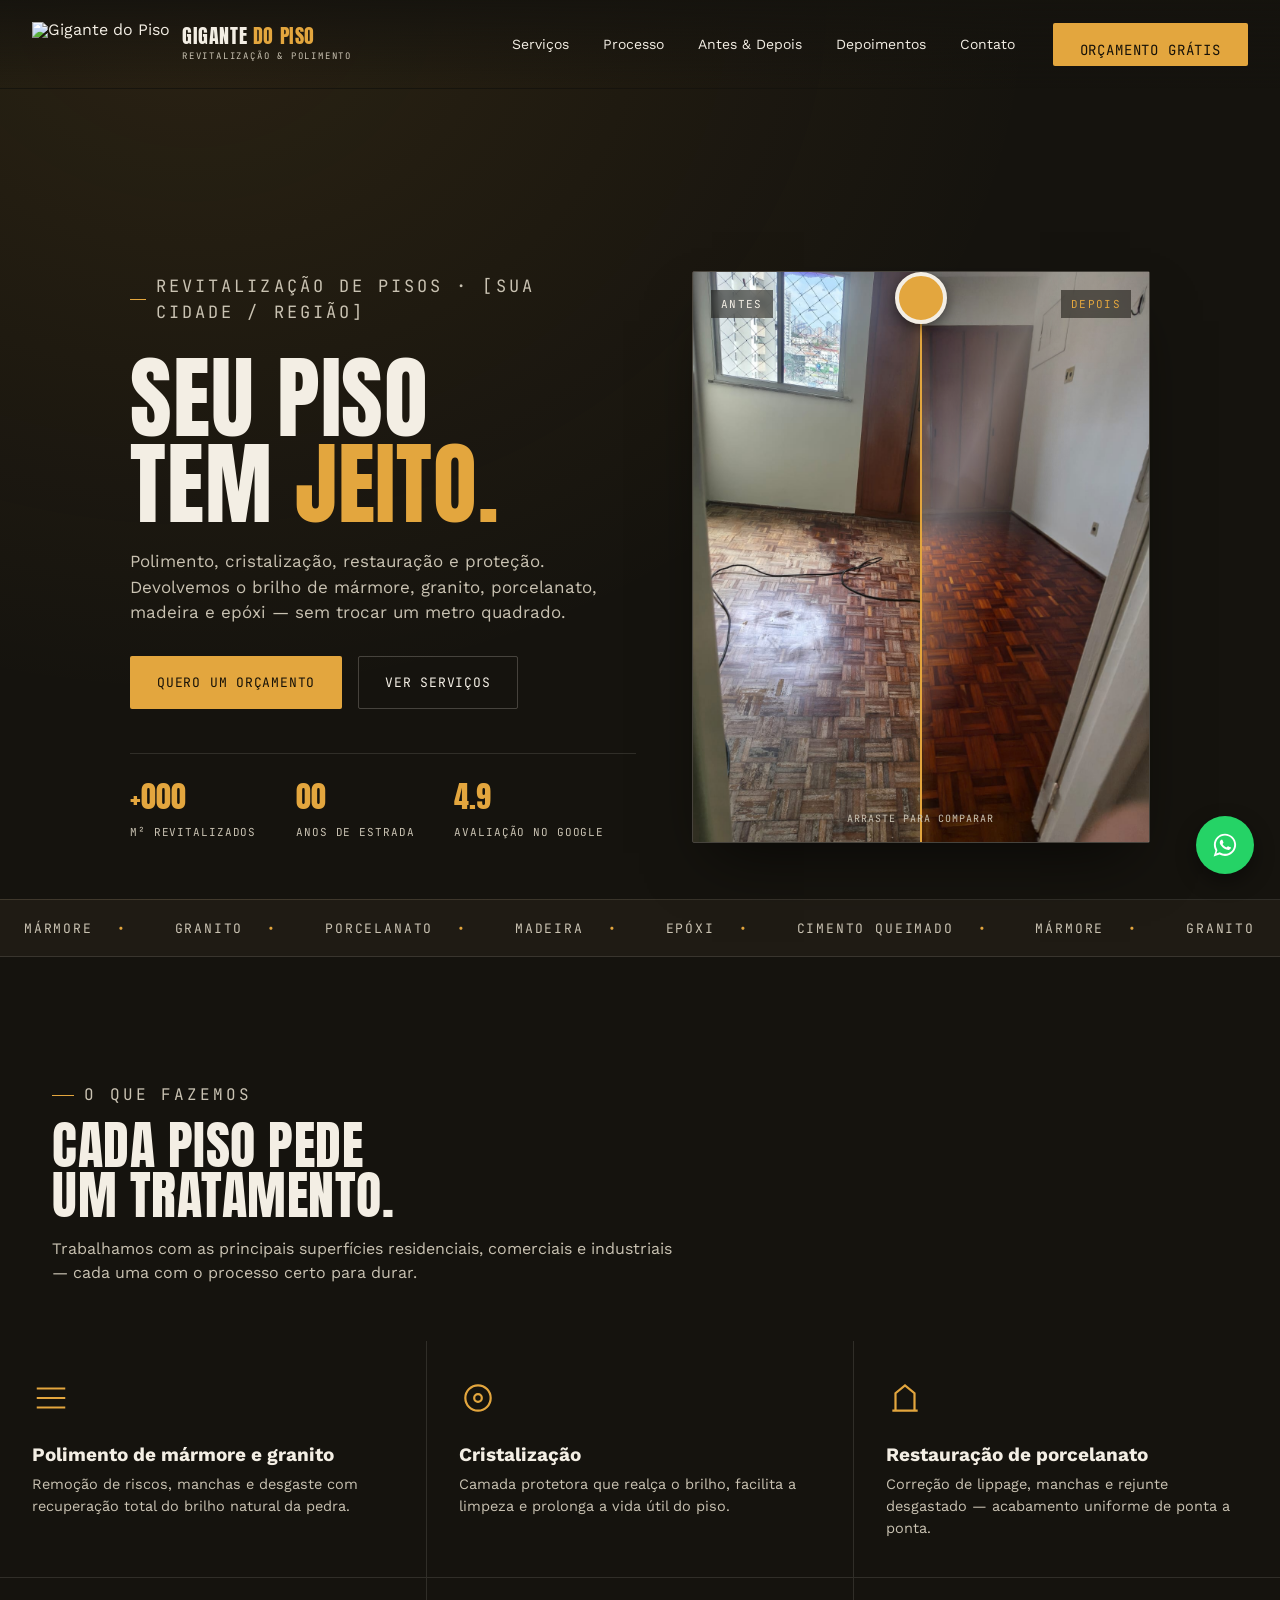
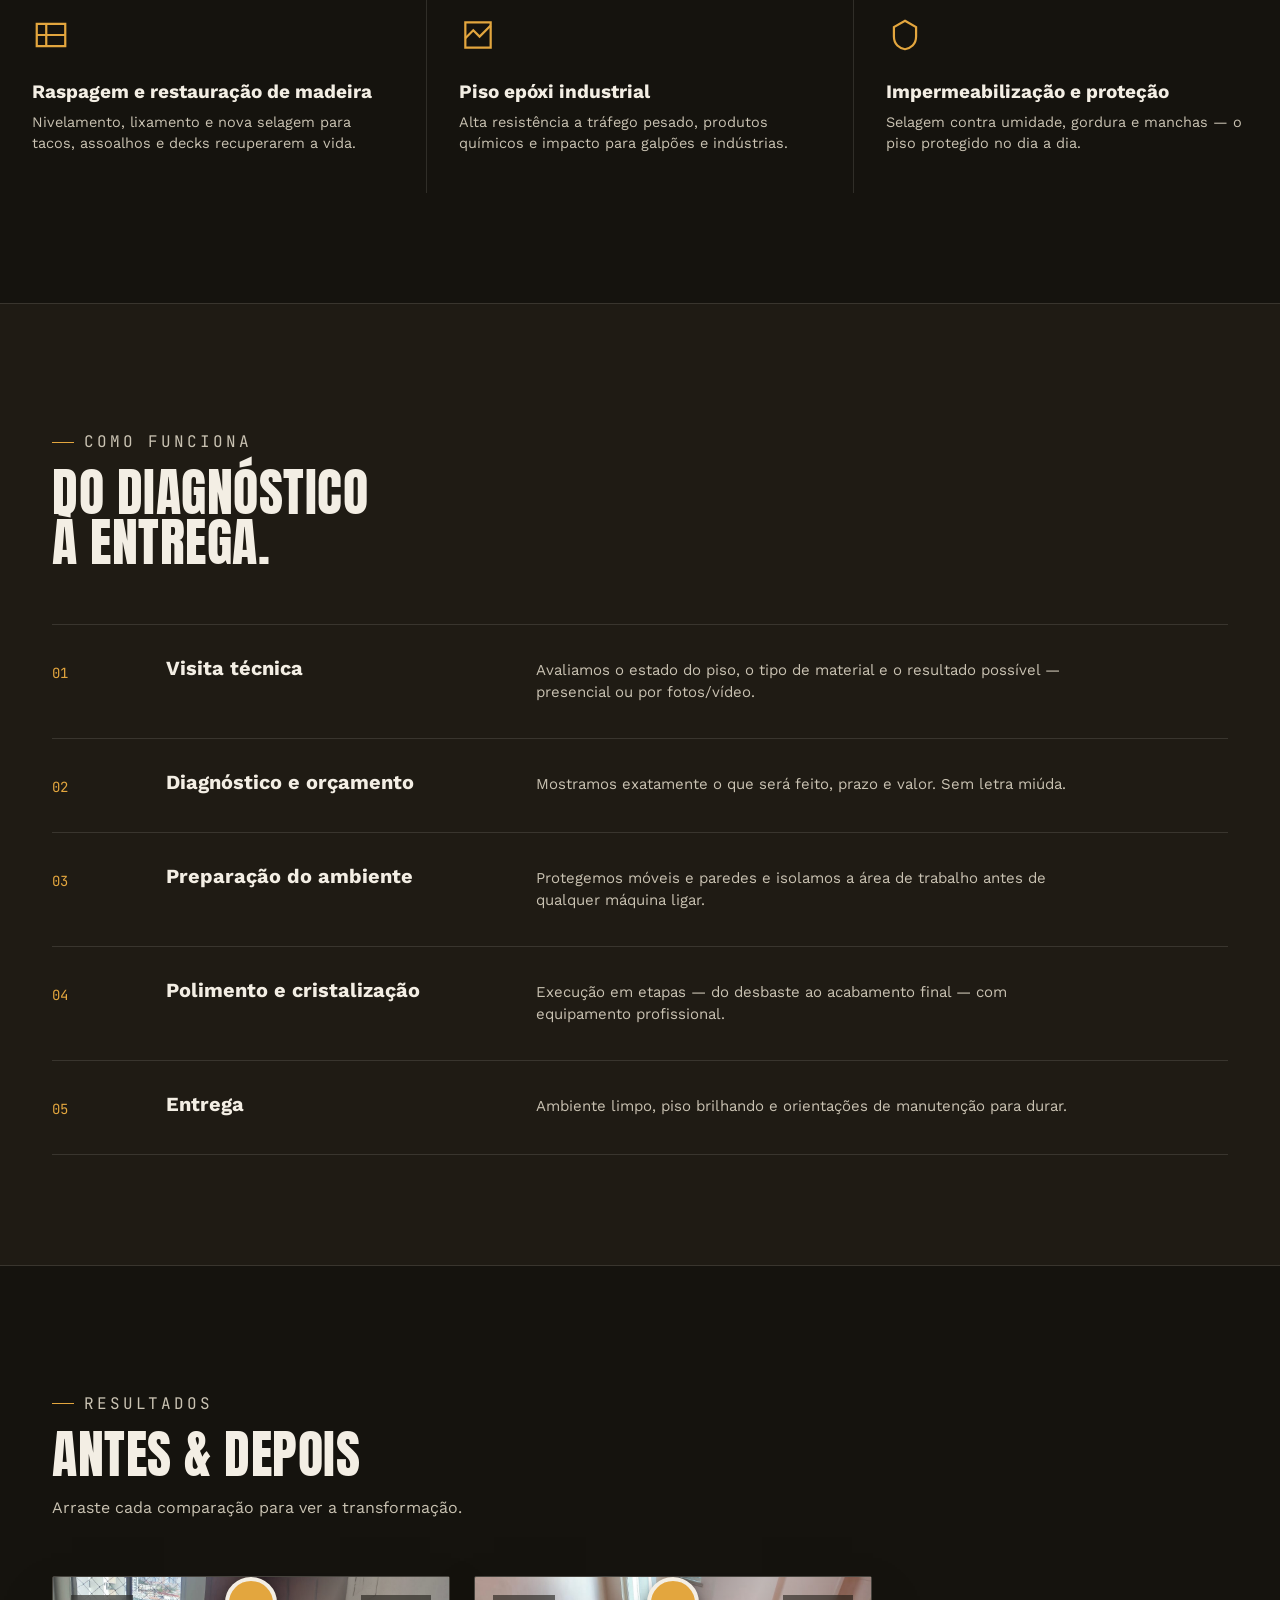
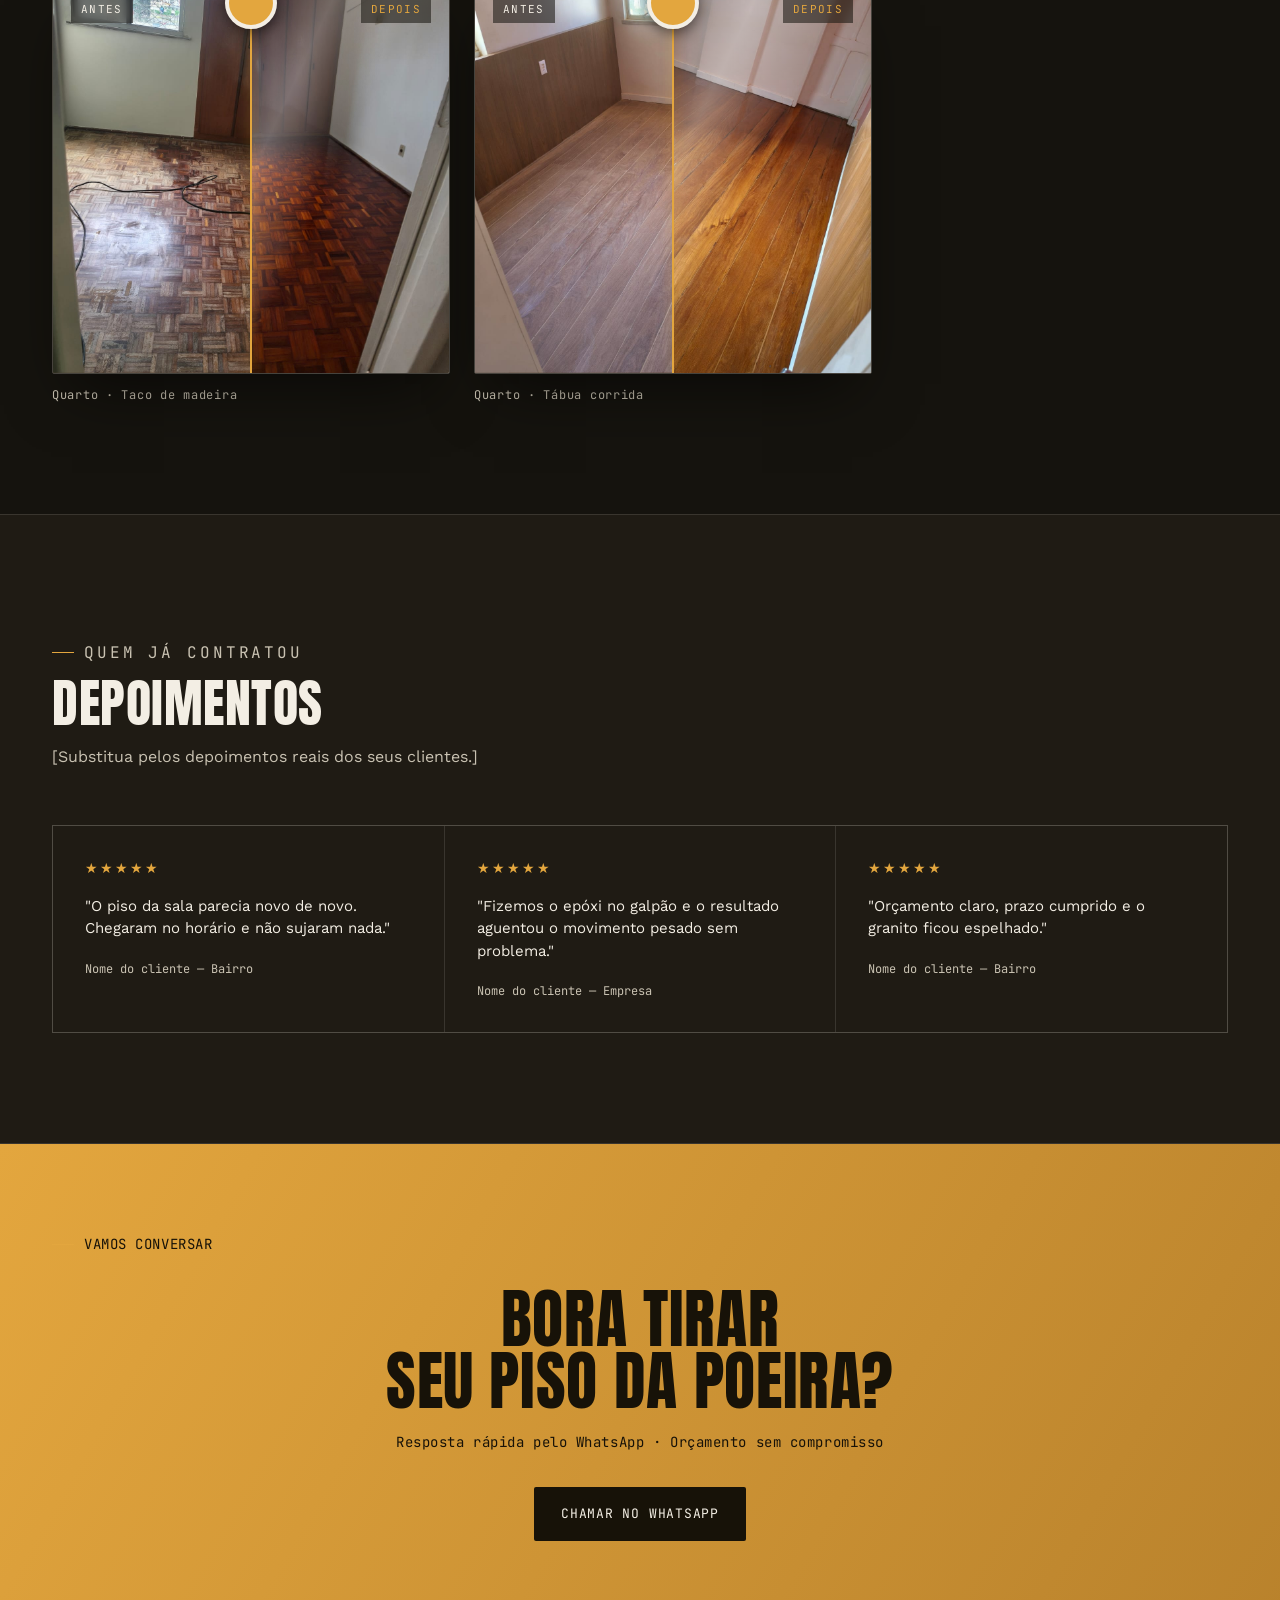
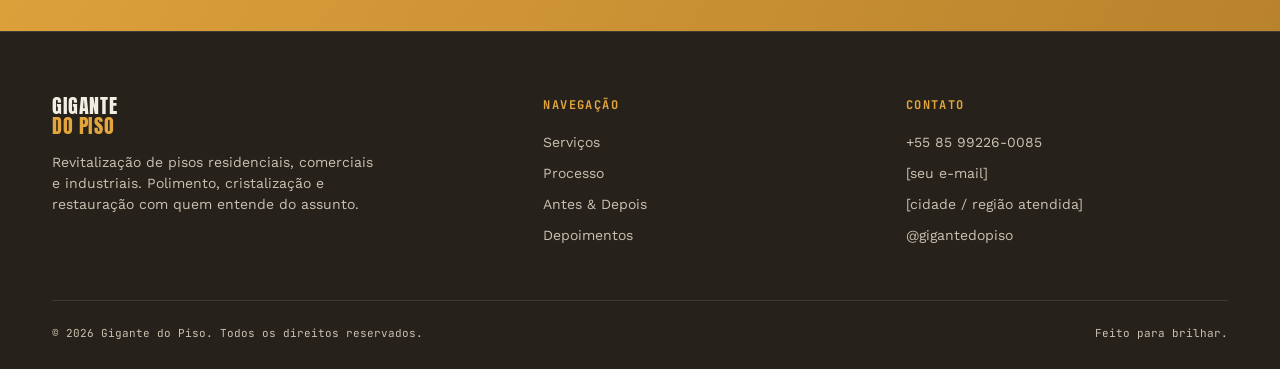
==== commit ad8f8ec0: "Add files via upload" ====
--- a/index.html
+++ b/index.html
@@ -274,7 +274,7 @@
           <li>+55 85 99226-0085</li>
           <li>[seu e-mail]</li>
           <li>[cidade / região atendida]</li>
-          <li>[@seuinstagram]</li>
+          <li>@gigantedopiso</li>
         </ul>
       </div>
     </div>
@@ -286,7 +286,7 @@
 </footer>
 
 <!-- ============ WHATSAPP FLOAT ============ -->
-<a class="wa-float" href="https://wa.me/5585999999999?text=Ol%C3%A1!%20Quero%20um%20or%C3%A7amento%20para%20revitaliza%C3%A7%C3%A3o%20de%20piso." target="_blank" rel="noopener" aria-label="Falar no WhatsApp">
+<a class="wa-float" href="https://wa.me/5585992260085?text=Ol%C3%A1!%20Quero%20um%20or%C3%A7amento%20para%20revitaliza%C3%A7%C3%A3o%20de%20piso." target="_blank" rel="noopener" aria-label="Falar no WhatsApp">
   <svg viewBox="0 0 32 32" fill="#fff"><path d="M16 3C9 3 3.3 8.7 3.3 15.7c0 2.5.7 4.8 1.9 6.8L3 29l6.7-2.1c1.9 1 4.1 1.6 6.3 1.6 7 0 12.7-5.7 12.7-12.7C28.7 8.7 23 3 16 3zm0 23.1c-2 0-3.9-.5-5.5-1.5l-.4-.2-4 1.2 1.3-3.9-.3-.4a10.4 10.4 0 0 1-1.6-5.6C5.5 9.8 10.2 5.1 16 5.1S26.5 9.8 26.5 15.6 21.8 26.1 16 26.1zm5.8-7.7c-.3-.2-1.9-.9-2.2-1-.3-.1-.5-.2-.7.2s-.8 1-.9 1.1-.3.2-.6 0a8.3 8.3 0 0 1-2.4-1.5 9 9 0 0 1-1.7-2.1c-.2-.3 0-.5.1-.6l.5-.6.3-.5c.1-.2 0-.4 0-.5s-.7-1.7-1-2.3-.5-.5-.7-.5h-.6c-.2 0-.5.1-.8.4s-1.1 1.1-1.1 2.6 1.1 3 1.3 3.2c.2.2 2.2 3.4 5.4 4.6.7.3 1.3.5 1.8.6.7.2 1.4.2 1.9.1.6-.1 1.9-.8 2.1-1.5.3-.7.3-1.4.2-1.5-.1-.2-.3-.2-.6-.4z"/></svg>
 </a>
 
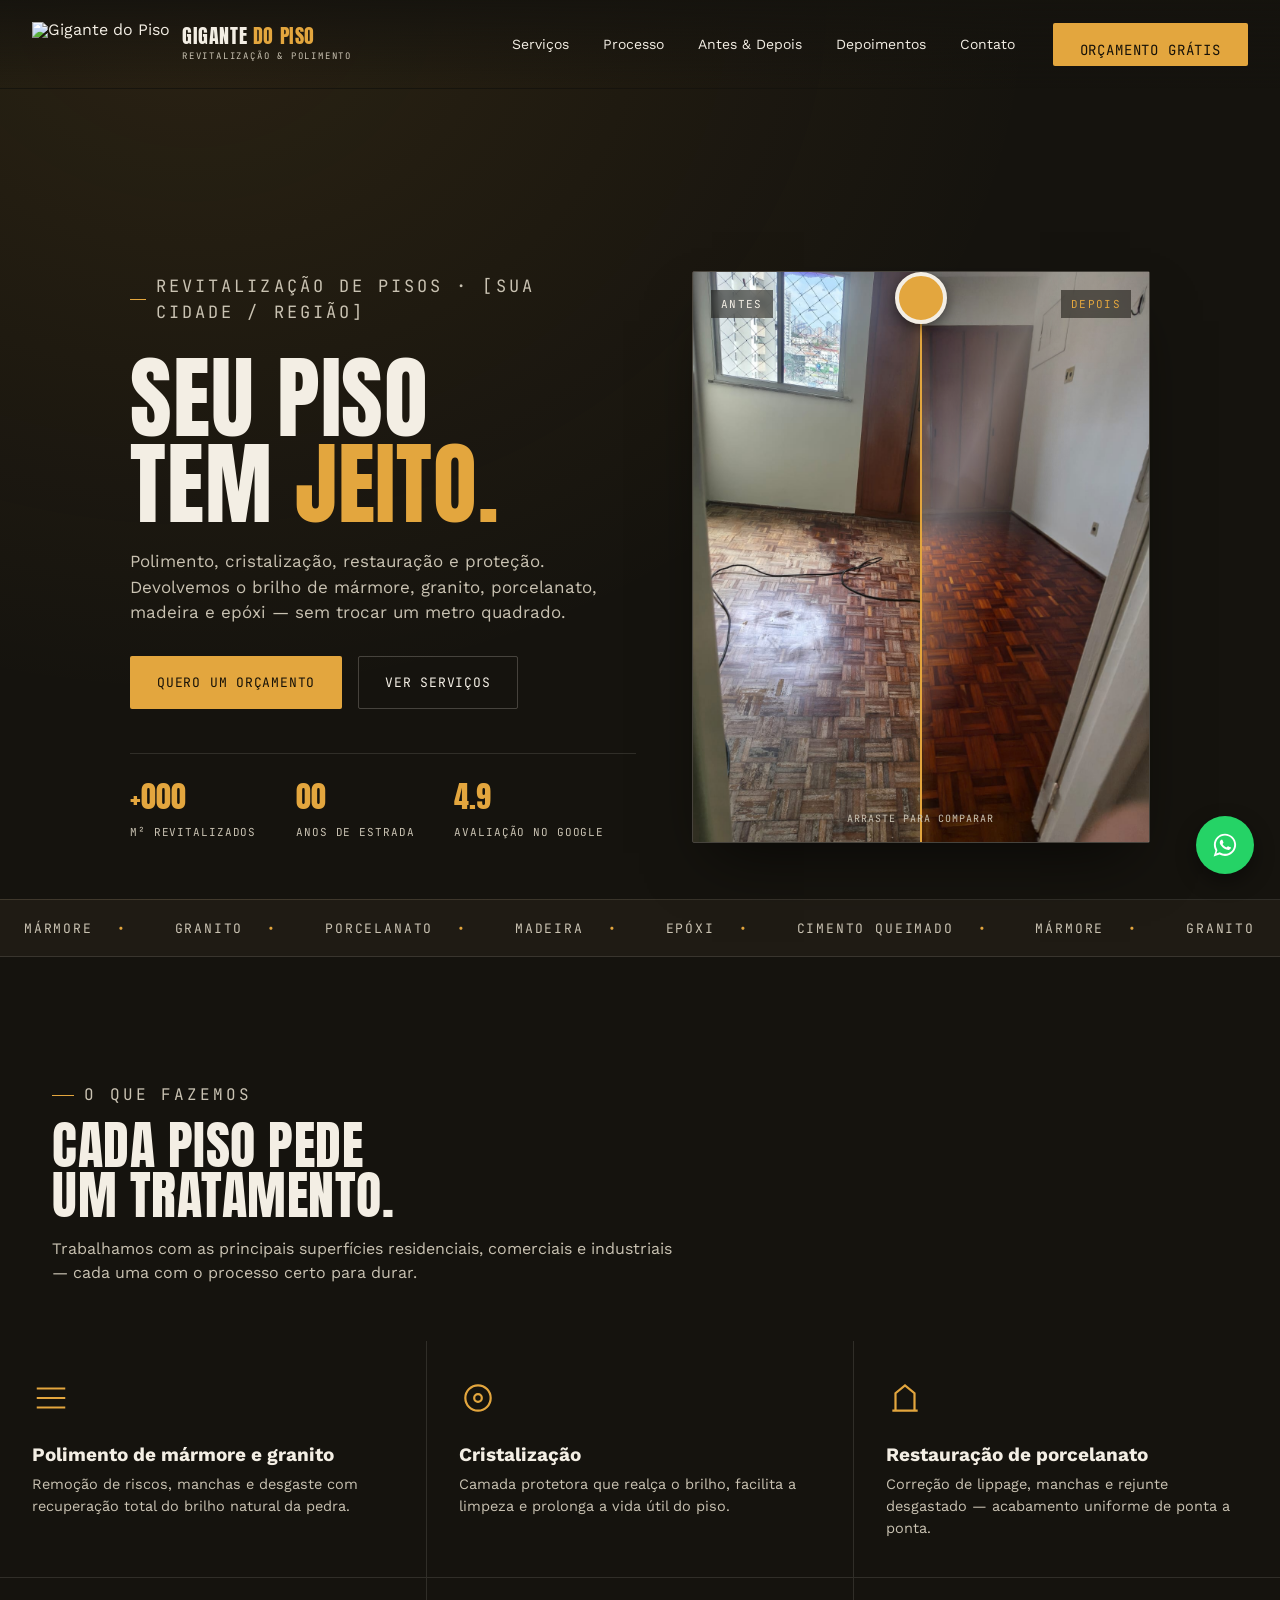
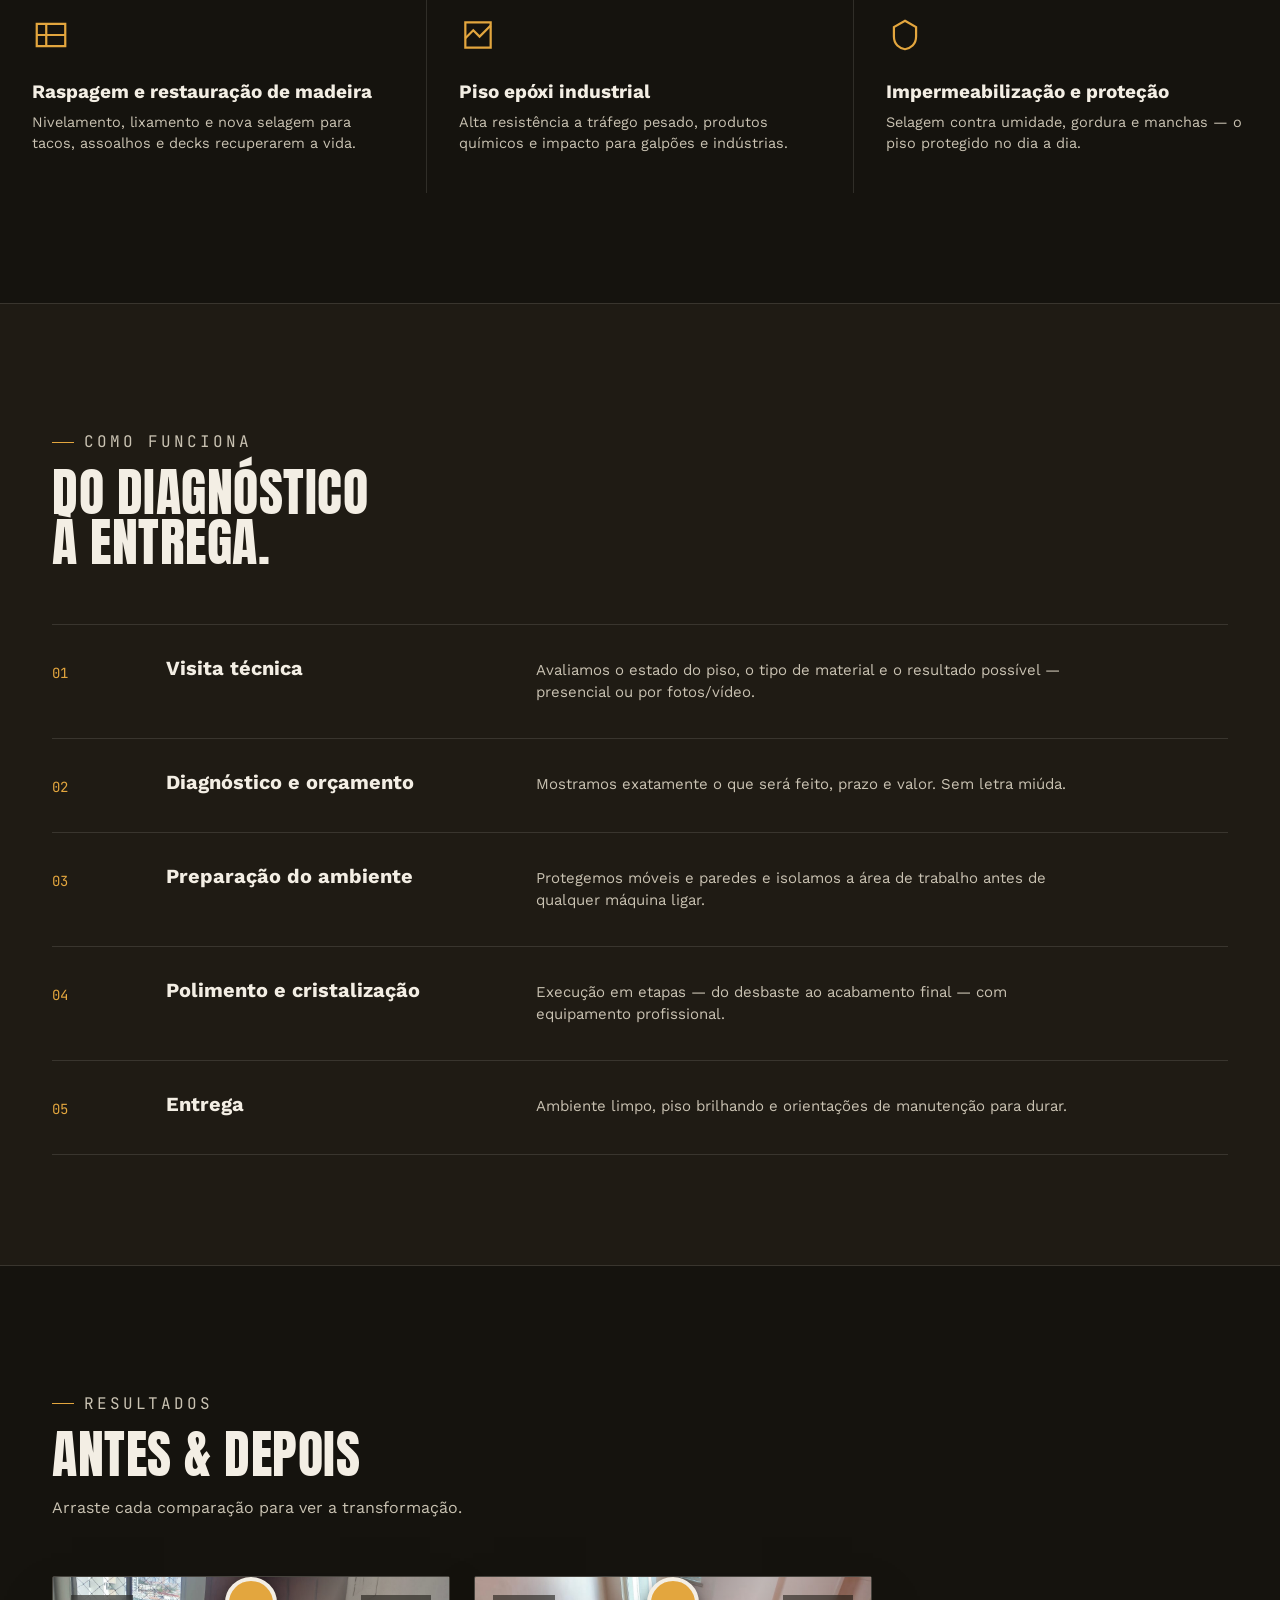
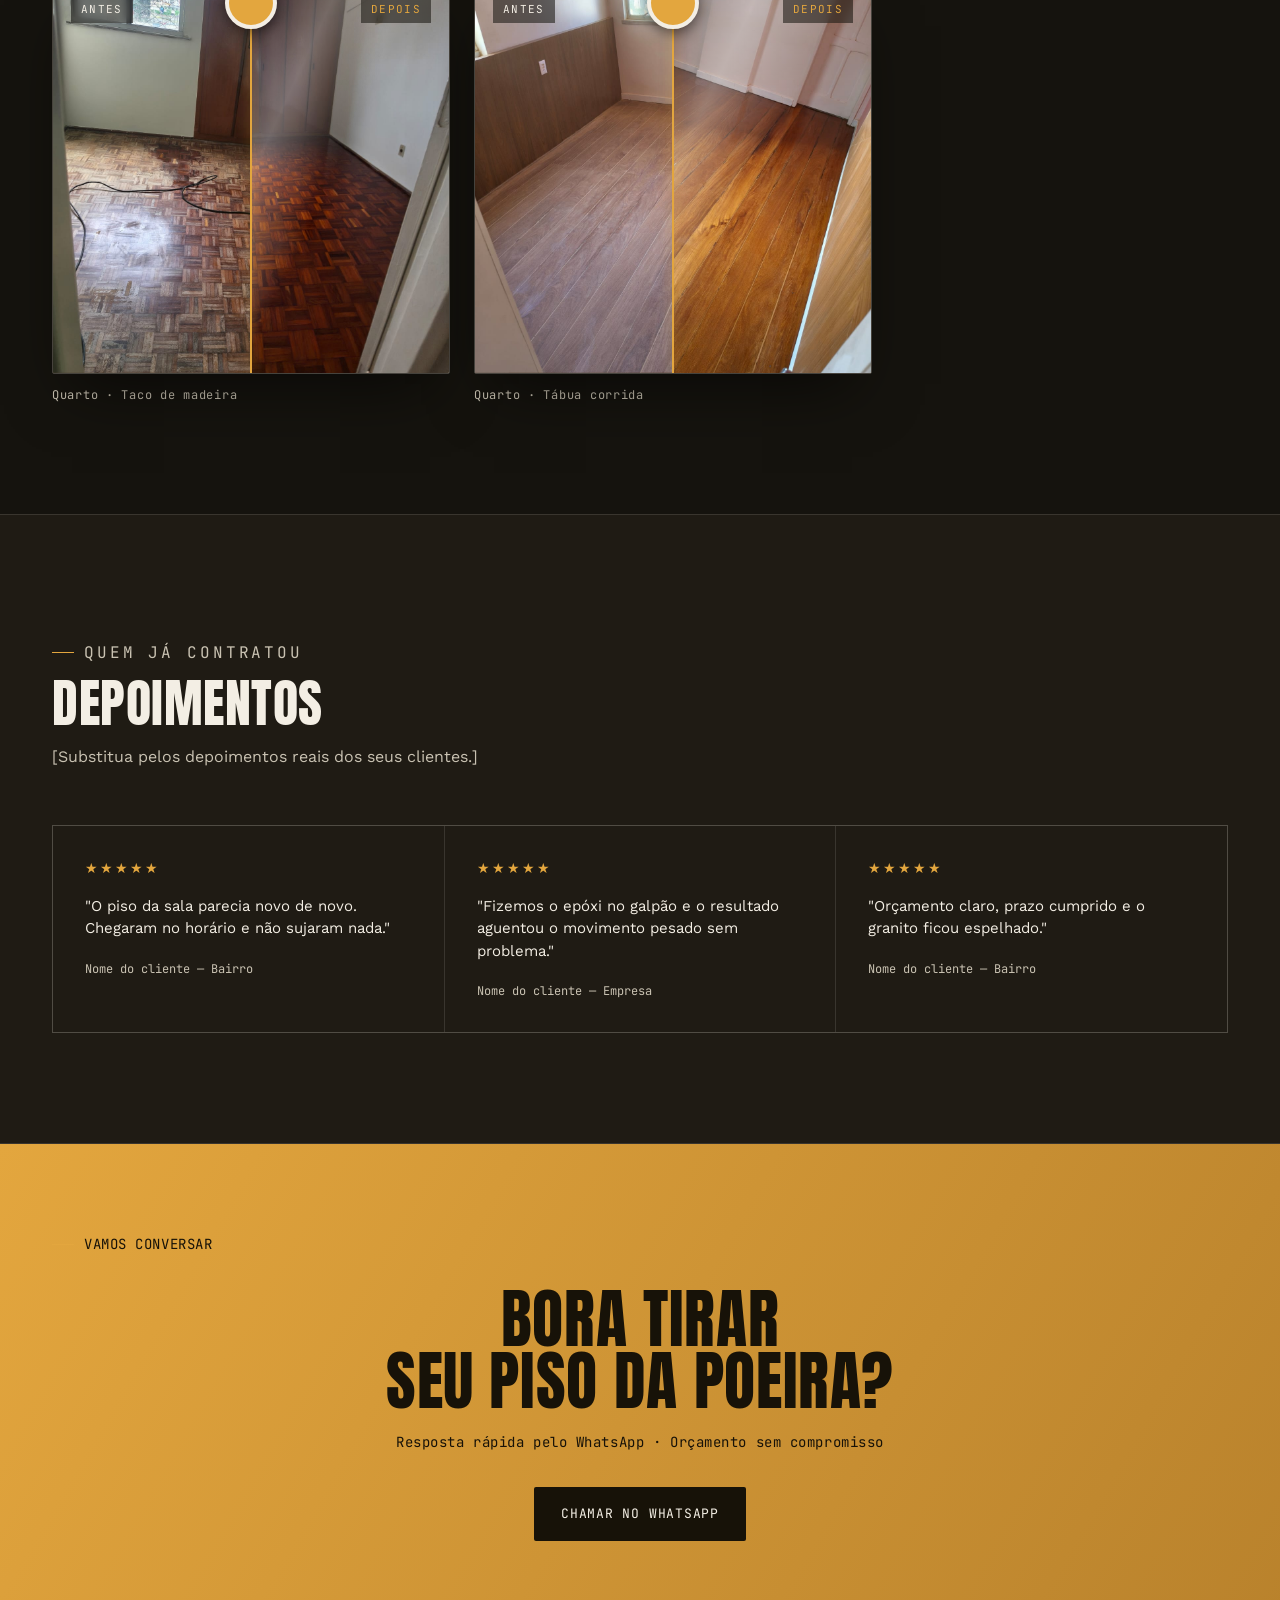
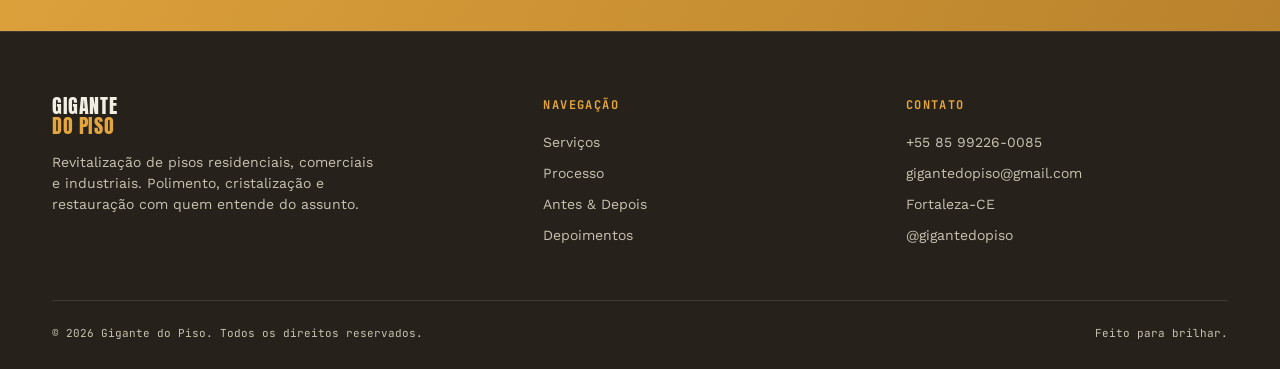
==== commit 930a8931: "Add files via upload" ====
--- a/index.html
+++ b/index.html
@@ -272,8 +272,8 @@
         <h4>Contato</h4>
         <ul>
           <li>+55 85 99226-0085</li>
-          <li>[seu e-mail]</li>
-          <li>[cidade / região atendida]</li>
+          <li>gigantedopiso@gmail.com</li>
+          <li>Fortaleza-CE</li>
           <li>@gigantedopiso</li>
         </ul>
       </div>
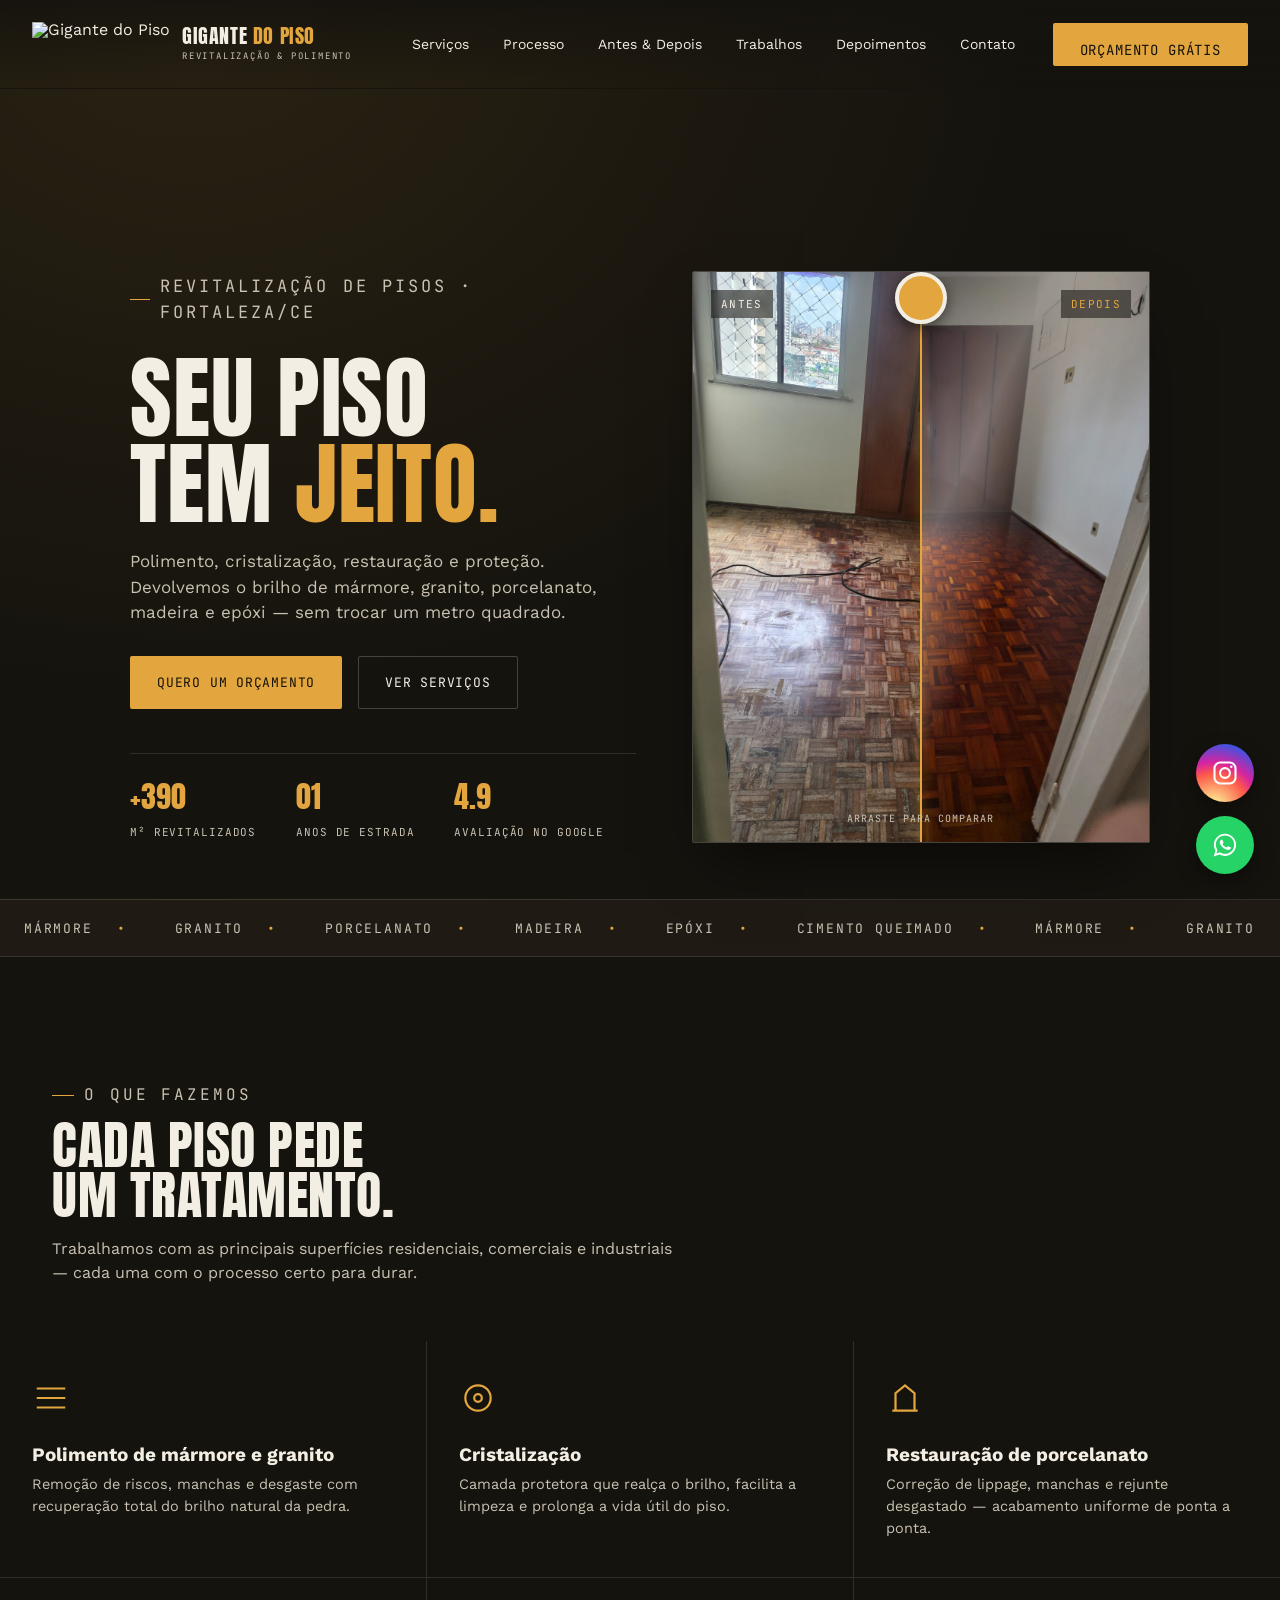
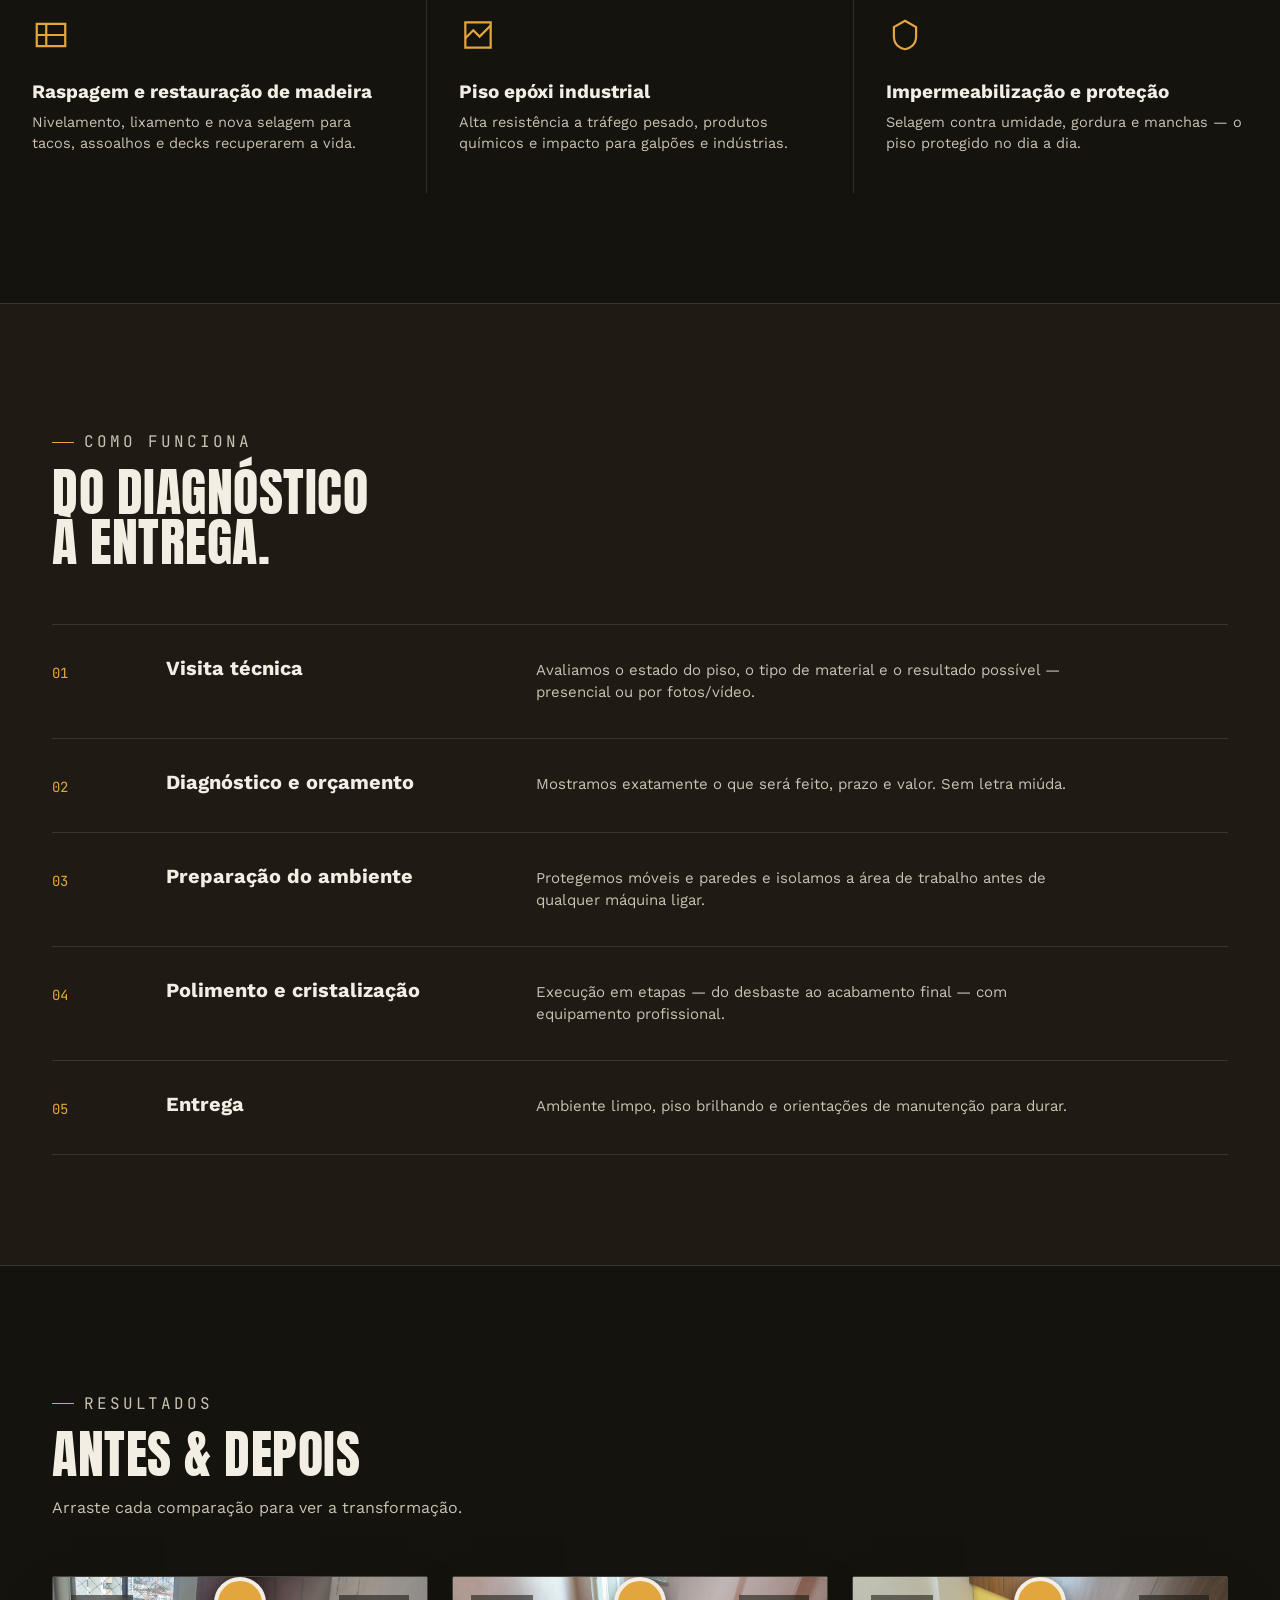
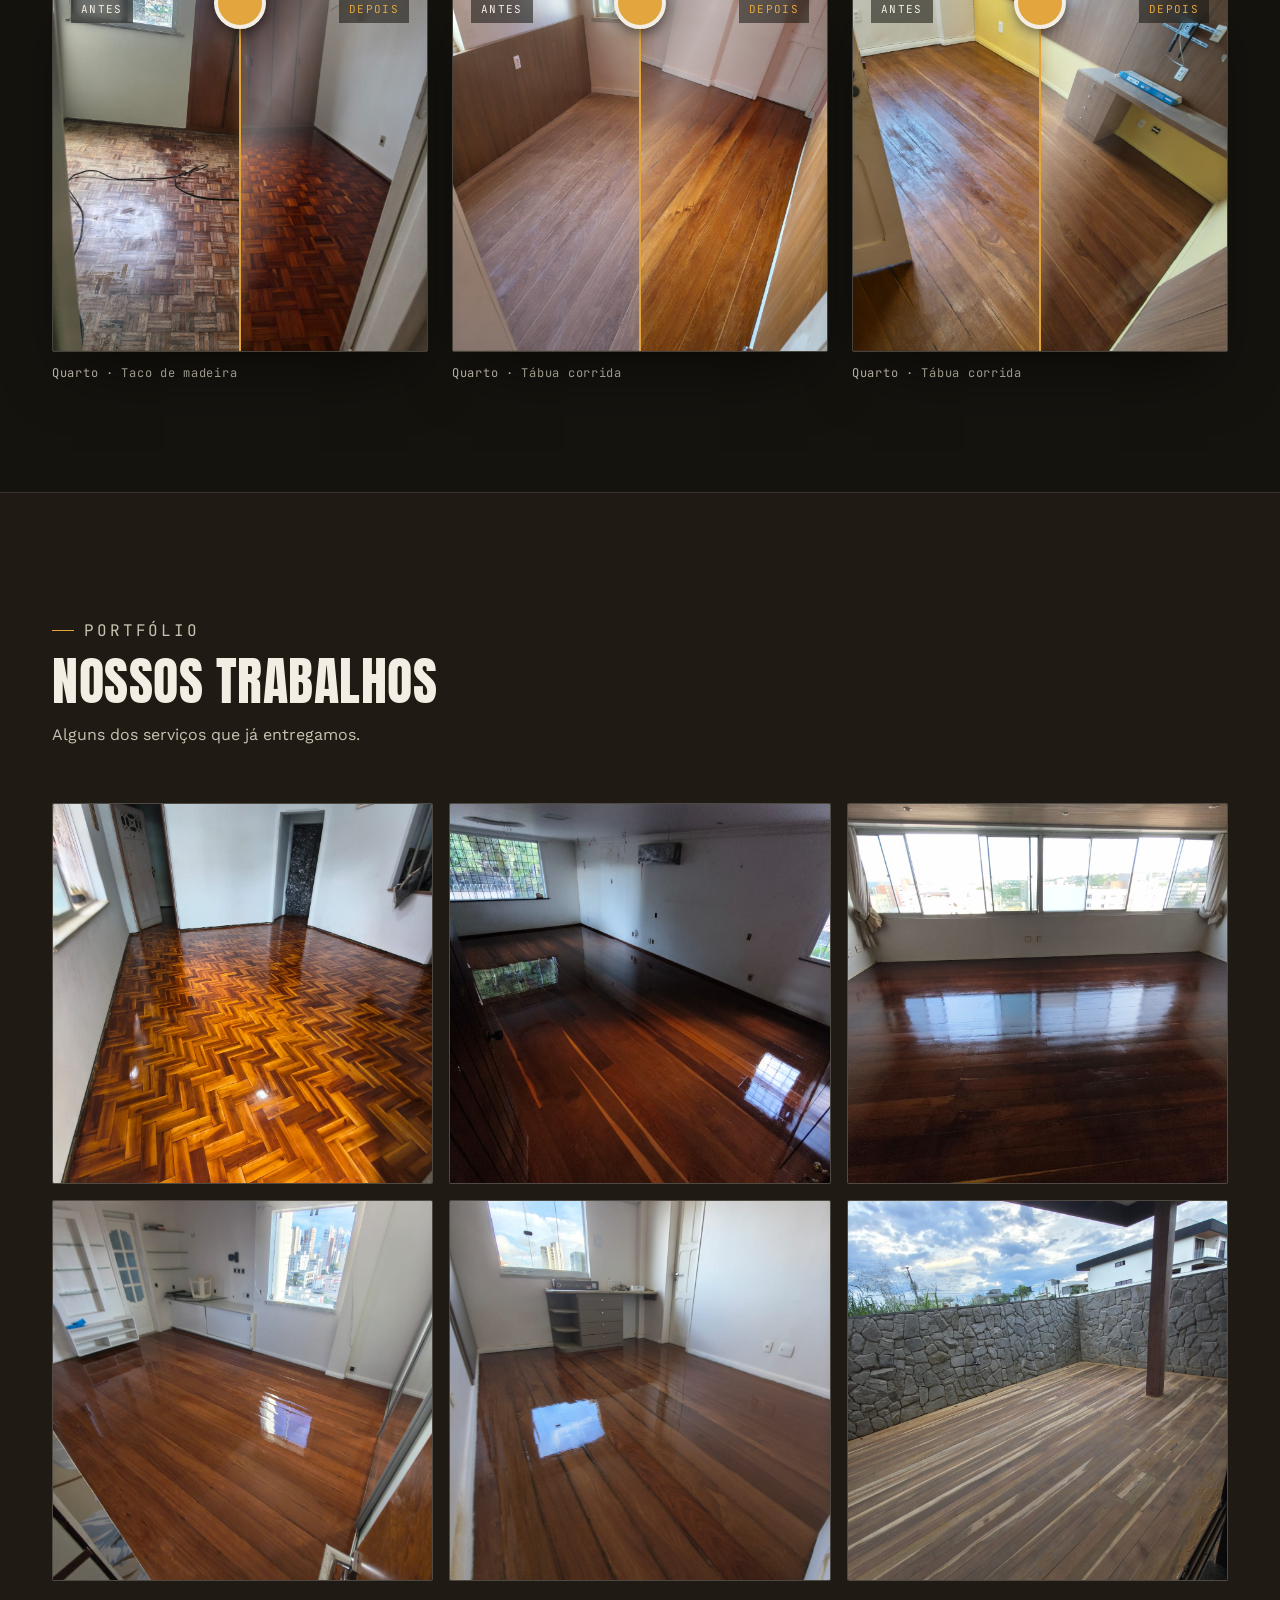
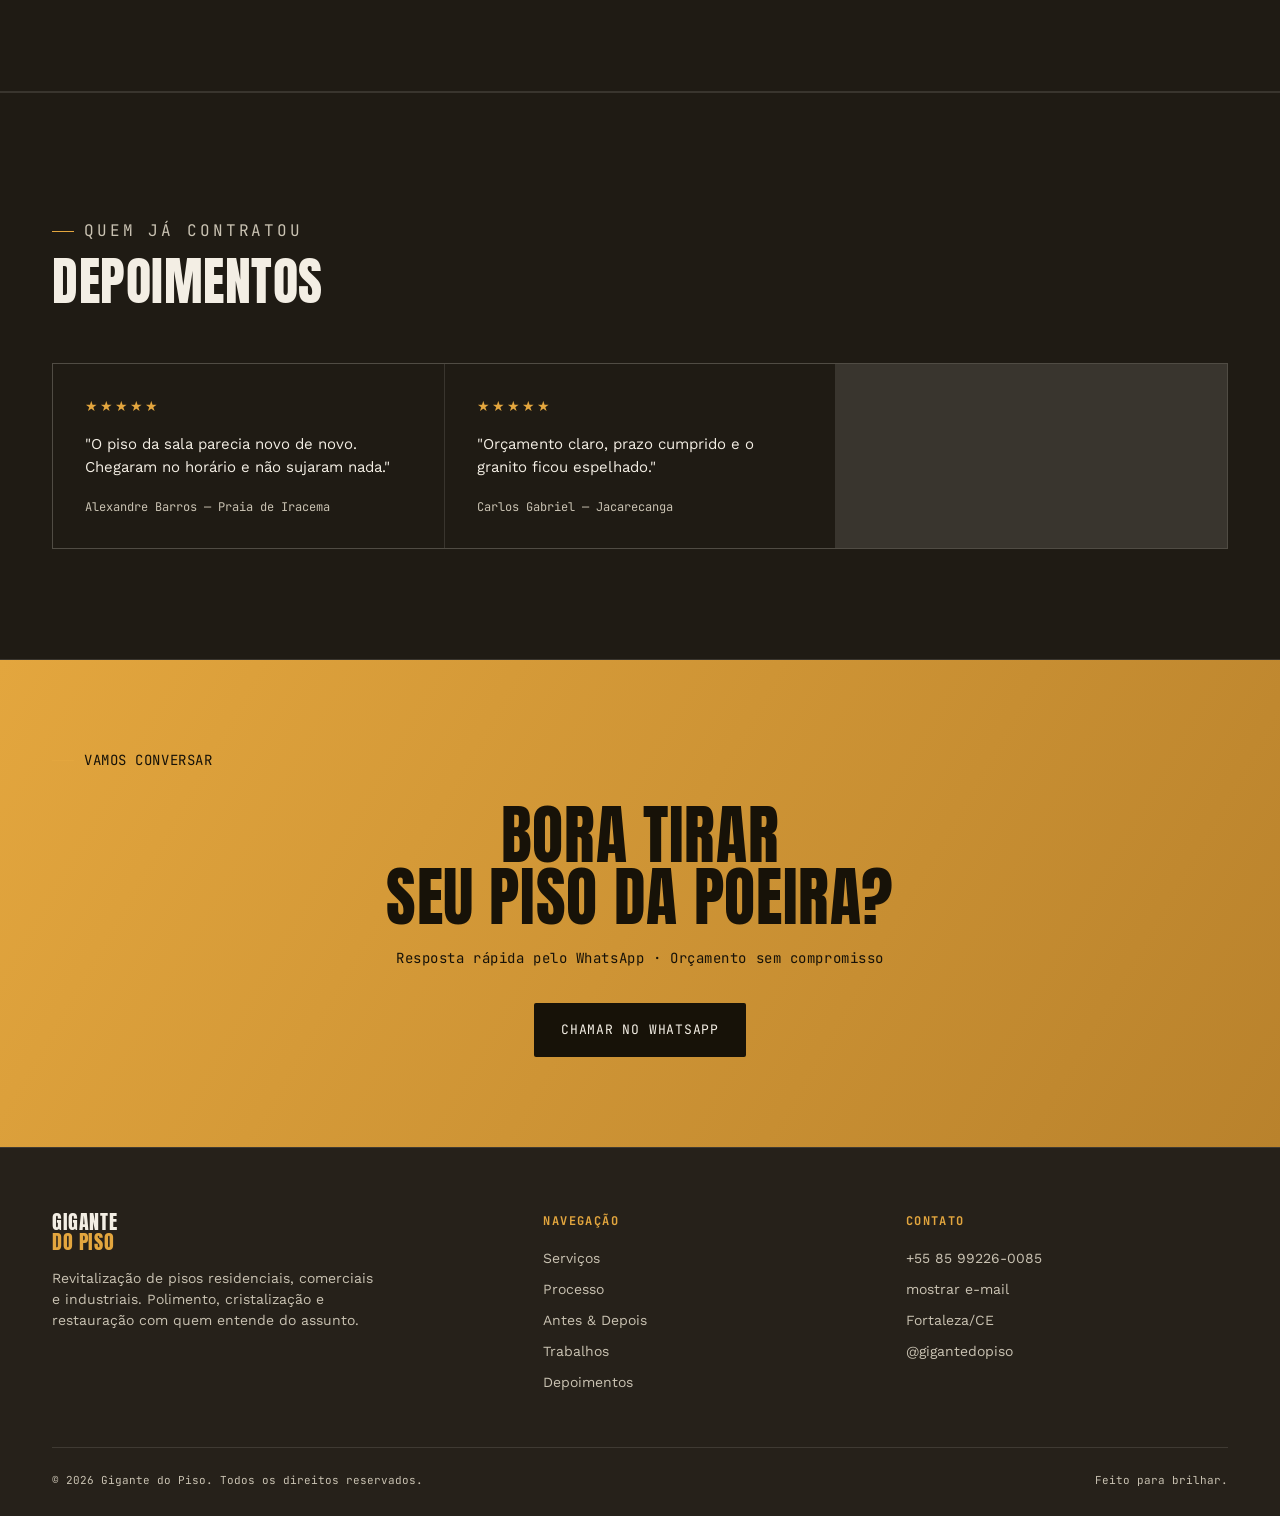
==== commit 988ea9f3: "Add files via upload" ====
--- a/index.html
+++ b/index.html
@@ -30,6 +30,7 @@
       <li><a href="#servicos">Serviços</a></li>
       <li><a href="#processo">Processo</a></li>
       <li><a href="#antes-depois">Antes &amp; Depois</a></li>
+      <li><a href="#trabalhos">Trabalhos</a></li>
       <li><a href="#depoimentos">Depoimentos</a></li>
       <li><a href="#contato">Contato</a></li>
     </ul>
@@ -45,6 +46,7 @@
   <a href="#servicos">Serviços</a>
   <a href="#processo">Processo</a>
   <a href="#antes-depois">Antes &amp; Depois</a>
+  <a href="#trabalhos">Trabalhos</a>
   <a href="#depoimentos">Depoimentos</a>
   <a href="#contato">Contato</a>
   <a href="https://wa.me/5585992260085?text=Ol%C3%A1!%20Quero%20um%20or%C3%A7amento%20para%20revitaliza%C3%A7%C3%A3o%20de%20piso." class="btn btn-solid" target="_blank" rel="noopener">Orçamento grátis</a>
@@ -56,7 +58,7 @@
   <section class="hero" id="topo">
     <div class="wrap hero-inner">
       <div class="hero-copy">
-        <p class="eyebrow">Revitalização de pisos · [sua cidade / região]</p>
+        <p class="eyebrow">Revitalização de pisos · Fortaleza/CE</p>
         <h1>Seu piso<br>tem <em>jeito.</em></h1>
         <p>Polimento, cristalização, restauração e proteção. Devolvemos o brilho de mármore, granito, porcelanato, madeira e epóxi — sem trocar um metro quadrado.</p>
         <div class="hero-ctas">
@@ -64,8 +66,8 @@
           <a href="#servicos" class="btn btn-outline">Ver serviços</a>
         </div>
         <div class="stat-row">
-          <div class="stat"><b>+000</b><span>m² revitalizados</span></div>
-          <div class="stat"><b>00</b><span>anos de estrada</span></div>
+          <div class="stat"><b>+390</b><span>m² revitalizados</span></div>
+          <div class="stat"><b>01</b><span>anos de estrada</span></div>
           <div class="stat"><b>4.9</b><span>avaliação no Google</span></div>
         </div>
       </div>
@@ -182,7 +184,7 @@
         <h2>Antes &amp; depois</h2>
         <p>Arraste cada comparação para ver a transformação.</p>
       </div>
-      <div class="gallery-grid" style="grid-template-columns:repeat(2,1fr); max-width:820px;">
+      <div class="gallery-grid" style="grid-template-columns:repeat(3,1fr); max-width:1180px;">
         <figure class="gallery-card">
           <div class="compare" style="--reveal:50%">
             <div class="compare-media compare-after" style="background-image:url('imagens/quarto1-depois.jpeg')"><div class="shine"></div></div>
@@ -205,6 +207,54 @@
           </div>
           <figcaption>Quarto · Tábua corrida</figcaption>
         </figure>
+        <figure class="gallery-card">
+          <div class="compare" style="--reveal:50%">
+            <div class="compare-media compare-after" style="background-image:url('imagens/quarto3-depois.jpeg')"><div class="shine"></div></div>
+            <div class="compare-media compare-before" style="background-image:url('imagens/quarto3-antes.jpeg')"></div>
+            <div class="compare-line"></div>
+            <span class="compare-label label-before">ANTES</span>
+            <span class="compare-label label-after">DEPOIS</span>
+            <input type="range" class="compare-slider" min="0" max="100" value="50" aria-label="Comparar quarto em tábua antes e depois" oninput="updateCompare(this)">
+          </div>
+          <figcaption>Quarto · Tábua corrida</figcaption>
+        </figure>
+      </div>
+    </div>
+  </section>
+
+  <!-- ============ NOSSOS TRABALHOS ============ -->
+  <section class="pad" id="trabalhos" style="background:var(--bg-panel); border-top:1px solid var(--line); border-bottom:1px solid var(--line);">
+    <div class="wrap">
+      <div class="section-head">
+        <p class="eyebrow">Portfólio</p>
+        <h2>Nossos trabalhos</h2>
+        <p>Alguns dos serviços que já entregamos.</p>
+      </div>
+      <div class="photo-grid">
+        <div class="photo-item">
+          <img src="imagens/trabalho1.jpeg" alt="Piso de mármore polido">
+          <span class="photo-caption">Mármore · Sala</span>
+        </div>
+        <div class="photo-item">
+          <img src="imagens/trabalho2.jpeg" alt="Piso de granito cristalizado">
+          <span class="photo-caption">Granito · Cozinha</span>
+        </div>
+        <div class="photo-item">
+          <img src="imagens/trabalho3.jpeg" alt="Porcelanato restaurado">
+          <span class="photo-caption">Porcelanato · Loja</span>
+        </div>
+        <div class="photo-item">
+          <img src="imagens/trabalho4.jpeg" alt="Piso de madeira restaurado">
+          <span class="photo-caption">Madeira · Quarto</span>
+        </div>
+        <div class="photo-item">
+          <img src="imagens/trabalho5.jpeg" alt="Piso epóxi industrial">
+          <span class="photo-caption">Epóxi · Galpão</span>
+        </div>
+        <div class="photo-item">
+          <img src="imagens/trabalho6.jpeg" alt="Piso de mármore polido área externa">
+          <span class="photo-caption">Mármore · Varanda</span>
+        </div>
       </div>
     </div>
   </section>
@@ -215,7 +265,7 @@
       <div class="section-head">
         <p class="eyebrow">Quem já contratou</p>
         <h2>Depoimentos</h2>
-        <p>[Substitua pelos depoimentos reais dos seus clientes.]</p>
+        <p></p>
       </div>
     </div>
     <div class="wrap">
@@ -223,17 +273,12 @@
         <div class="testi-card">
           <div class="stars">★★★★★</div>
           <p>"O piso da sala parecia novo de novo. Chegaram no horário e não sujaram nada."</p>
-          <div class="who">Nome do cliente — Bairro</div>
-        </div>
-        <div class="testi-card">
-          <div class="stars">★★★★★</div>
-          <p>"Fizemos o epóxi no galpão e o resultado aguentou o movimento pesado sem problema."</p>
-          <div class="who">Nome do cliente — Empresa</div>
+          <div class="who">Alexandre Barros — Praia de Iracema</div>
         </div>
         <div class="testi-card">
           <div class="stars">★★★★★</div>
           <p>"Orçamento claro, prazo cumprido e o granito ficou espelhado."</p>
-          <div class="who">Nome do cliente — Bairro</div>
+          <div class="who">Carlos Gabriel — Jacarecanga</div>
         </div>
       </div>
     </div>
@@ -265,16 +310,17 @@
           <li><a href="#servicos">Serviços</a></li>
           <li><a href="#processo">Processo</a></li>
           <li><a href="#antes-depois">Antes &amp; Depois</a></li>
+          <li><a href="#trabalhos">Trabalhos</a></li>
           <li><a href="#depoimentos">Depoimentos</a></li>
         </ul>
       </div>
       <div>
         <h4>Contato</h4>
         <ul>
-          <li>+55 85 99226-0085</li>
-          <li>gigantedopiso@gmail.com</li>
-          <li>Fortaleza-CE</li>
-          <li>@gigantedopiso</li>
+          <li><a href="https://wa.me/5585992260085?text=Ol%C3%A1!%20Quero%20um%20or%C3%A7amento%20para%20revitaliza%C3%A7%C3%A3o%20de%20piso." target="_blank" rel="noopener noreferrer">+55 85 99226-0085</a></li>
+          <li><a href="#" id="email-link">mostrar e-mail</a></li>
+          <li>Fortaleza/CE</li>
+          <li><a href="https://www.instagram.com/gigantedopiso/" target="_blank" rel="noopener noreferrer">@gigantedopiso</a></li>
         </ul>
       </div>
     </div>
@@ -285,10 +331,15 @@
   </div>
 </footer>
 
-<!-- ============ WHATSAPP FLOAT ============ -->
-<a class="wa-float" href="https://wa.me/5585992260085?text=Ol%C3%A1!%20Quero%20um%20or%C3%A7amento%20para%20revitaliza%C3%A7%C3%A3o%20de%20piso." target="_blank" rel="noopener" aria-label="Falar no WhatsApp">
-  <svg viewBox="0 0 32 32" fill="#fff"><path d="M16 3C9 3 3.3 8.7 3.3 15.7c0 2.5.7 4.8 1.9 6.8L3 29l6.7-2.1c1.9 1 4.1 1.6 6.3 1.6 7 0 12.7-5.7 12.7-12.7C28.7 8.7 23 3 16 3zm0 23.1c-2 0-3.9-.5-5.5-1.5l-.4-.2-4 1.2 1.3-3.9-.3-.4a10.4 10.4 0 0 1-1.6-5.6C5.5 9.8 10.2 5.1 16 5.1S26.5 9.8 26.5 15.6 21.8 26.1 16 26.1zm5.8-7.7c-.3-.2-1.9-.9-2.2-1-.3-.1-.5-.2-.7.2s-.8 1-.9 1.1-.3.2-.6 0a8.3 8.3 0 0 1-2.4-1.5 9 9 0 0 1-1.7-2.1c-.2-.3 0-.5.1-.6l.5-.6.3-.5c.1-.2 0-.4 0-.5s-.7-1.7-1-2.3-.5-.5-.7-.5h-.6c-.2 0-.5.1-.8.4s-1.1 1.1-1.1 2.6 1.1 3 1.3 3.2c.2.2 2.2 3.4 5.4 4.6.7.3 1.3.5 1.8.6.7.2 1.4.2 1.9.1.6-.1 1.9-.8 2.1-1.5.3-.7.3-1.4.2-1.5-.1-.2-.3-.2-.6-.4z"/></svg>
-</a>
+<!-- ============ FLOATING ACTIONS ============ -->
+<div class="float-actions">
+  <a class="ig-float" href="https://www.instagram.com/gigantedopiso/" target="_blank" rel="noopener noreferrer" aria-label="Seguir no Instagram">
+    <svg viewBox="0 0 24 24" fill="none" stroke="#fff" stroke-width="1.8"><rect x="3" y="3" width="18" height="18" rx="5"/><circle cx="12" cy="12" r="4.2"/><circle cx="17.4" cy="6.6" r="1.1" fill="#fff" stroke="none"/></svg>
+  </a>
+  <a class="wa-float" href="https://wa.me/5585992260085?text=Ol%C3%A1!%20Quero%20um%20or%C3%A7amento%20para%20revitaliza%C3%A7%C3%A3o%20de%20piso." target="_blank" rel="noopener" aria-label="Falar no WhatsApp">
+    <svg viewBox="0 0 32 32" fill="#fff"><path d="M16 3C9 3 3.3 8.7 3.3 15.7c0 2.5.7 4.8 1.9 6.8L3 29l6.7-2.1c1.9 1 4.1 1.6 6.3 1.6 7 0 12.7-5.7 12.7-12.7C28.7 8.7 23 3 16 3zm0 23.1c-2 0-3.9-.5-5.5-1.5l-.4-.2-4 1.2 1.3-3.9-.3-.4a10.4 10.4 0 0 1-1.6-5.6C5.5 9.8 10.2 5.1 16 5.1S26.5 9.8 26.5 15.6 21.8 26.1 16 26.1zm5.8-7.7c-.3-.2-1.9-.9-2.2-1-.3-.1-.5-.2-.7.2s-.8 1-.9 1.1-.3.2-.6 0a8.3 8.3 0 0 1-2.4-1.5 9 9 0 0 1-1.7-2.1c-.2-.3 0-.5.1-.6l.5-.6.3-.5c.1-.2 0-.4 0-.5s-.7-1.7-1-2.3-.5-.5-.7-.5h-.6c-.2 0-.5.1-.8.4s-1.1 1.1-1.1 2.6 1.1 3 1.3 3.2c.2.2 2.2 3.4 5.4 4.6.7.3 1.3.5 1.8.6.7.2 1.4.2 1.9.1.6-.1 1.9-.8 2.1-1.5.3-.7.3-1.4.2-1.5-.1-.2-.3-.2-.6-.4z"/></svg>
+  </a>
+</div>
 
 <script src="script.js"></script>
 
--- a/style.css
+++ b/style.css
@@ -275,6 +275,31 @@
 .gallery-card figcaption{font-family:var(--ff-mono); font-size:12px; letter-spacing:.06em; color:var(--paper-dim); margin-top:12px;}
 @media (max-width:900px){ .gallery-grid{grid-template-columns:1fr;} }
 
+/* ============ PHOTO GRID (trabalhos) ============ */
+.photo-grid{
+  display:grid; grid-template-columns:repeat(3,1fr); gap:16px;
+}
+.photo-item{
+  position:relative; aspect-ratio:1/1; overflow:hidden; border-radius:var(--radius);
+  border:1px solid var(--line-strong); background:var(--bg-panel);
+}
+.photo-item img{
+  width:100%; height:100%; object-fit:cover; display:block;
+  transition:transform .5s ease, filter .5s ease;
+}
+.photo-item:hover img{transform:scale(1.06); filter:brightness(.85);}
+.photo-item .photo-caption{
+  position:absolute; left:0; right:0; bottom:0;
+  padding:14px 16px 12px;
+  background:linear-gradient(to top, rgba(21,19,14,.9), transparent);
+  font-family:var(--ff-mono); font-size:11px; letter-spacing:.08em; text-transform:uppercase;
+  color:var(--paper); opacity:0; transform:translateY(6px);
+  transition:opacity .3s ease, transform .3s ease;
+}
+.photo-item:hover .photo-caption{opacity:1; transform:translateY(0);}
+@media (max-width:900px){ .photo-grid{grid-template-columns:repeat(2,1fr);} }
+@media (max-width:480px){ .photo-grid{grid-template-columns:1fr 1fr; gap:10px;} }
+
 /* ============ TESTIMONIALS ============ */
 .testi-grid{display:grid; grid-template-columns:repeat(3,1fr); gap:1px; background:var(--line); border:1px solid var(--line);}
 .testi-card{background:var(--bg-panel); padding:32px;}
@@ -303,16 +328,23 @@
 .footer-bottom{display:flex; justify-content:space-between; align-items:center; padding-top:24px; font-family:var(--ff-mono); font-size:11px; color:var(--paper-dim); flex-wrap:wrap; gap:10px;}
 @media (max-width:760px){ .footer-top{grid-template-columns:1fr;} }
 
-/* ============ WHATSAPP FLOAT ============ */
-.wa-float{
+/* ============ FLOATING ACTIONS (WhatsApp / Instagram) ============ */
+.float-actions{
   position:fixed; bottom:26px; right:26px; z-index:90;
-  width:58px; height:58px; border-radius:50%; background:#25D366;
+  display:flex; flex-direction:column; gap:14px;
+}
+.wa-float, .ig-float{
+  width:58px; height:58px; border-radius:50%;
   display:flex; align-items:center; justify-content:center; text-decoration:none;
   box-shadow:0 8px 20px rgba(0,0,0,.4);
   transition:transform .2s ease;
 }
-.wa-float:hover{transform:scale(1.08);}
-.wa-float svg{width:28px; height:28px;}
+.wa-float{background:#25D366;}
+.ig-float{
+  background:radial-gradient(circle at 30% 110%, #fdf497 0%, #fdf497 5%, #fd5949 45%, #d6249f 60%, #285AEB 90%);
+}
+.wa-float:hover, .ig-float:hover{transform:scale(1.08);}
+.wa-float svg, .ig-float svg{width:28px; height:28px;}
 
 .skip-link{position:absolute; left:-999px; top:0; background:var(--gold); color:#171208; padding:10px 16px; z-index:200;}
 .skip-link:focus{left:12px; top:12px;}
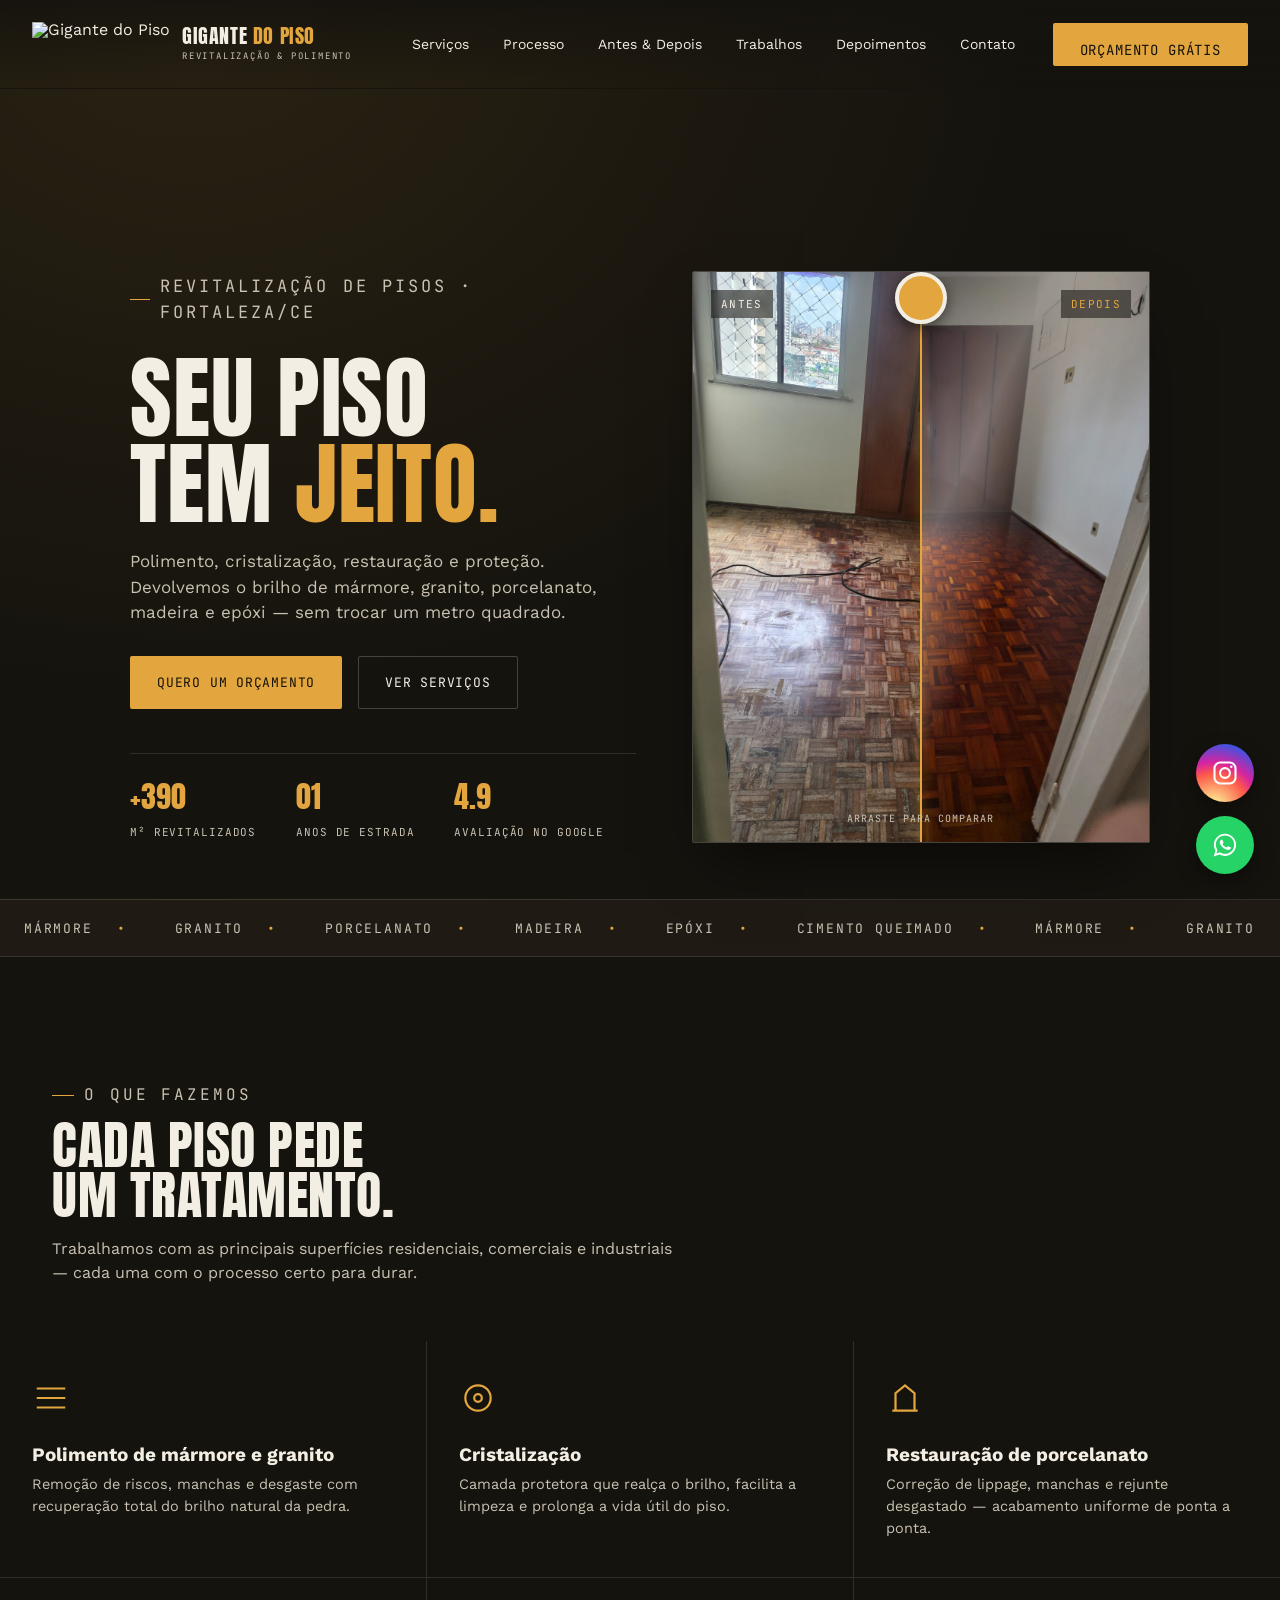
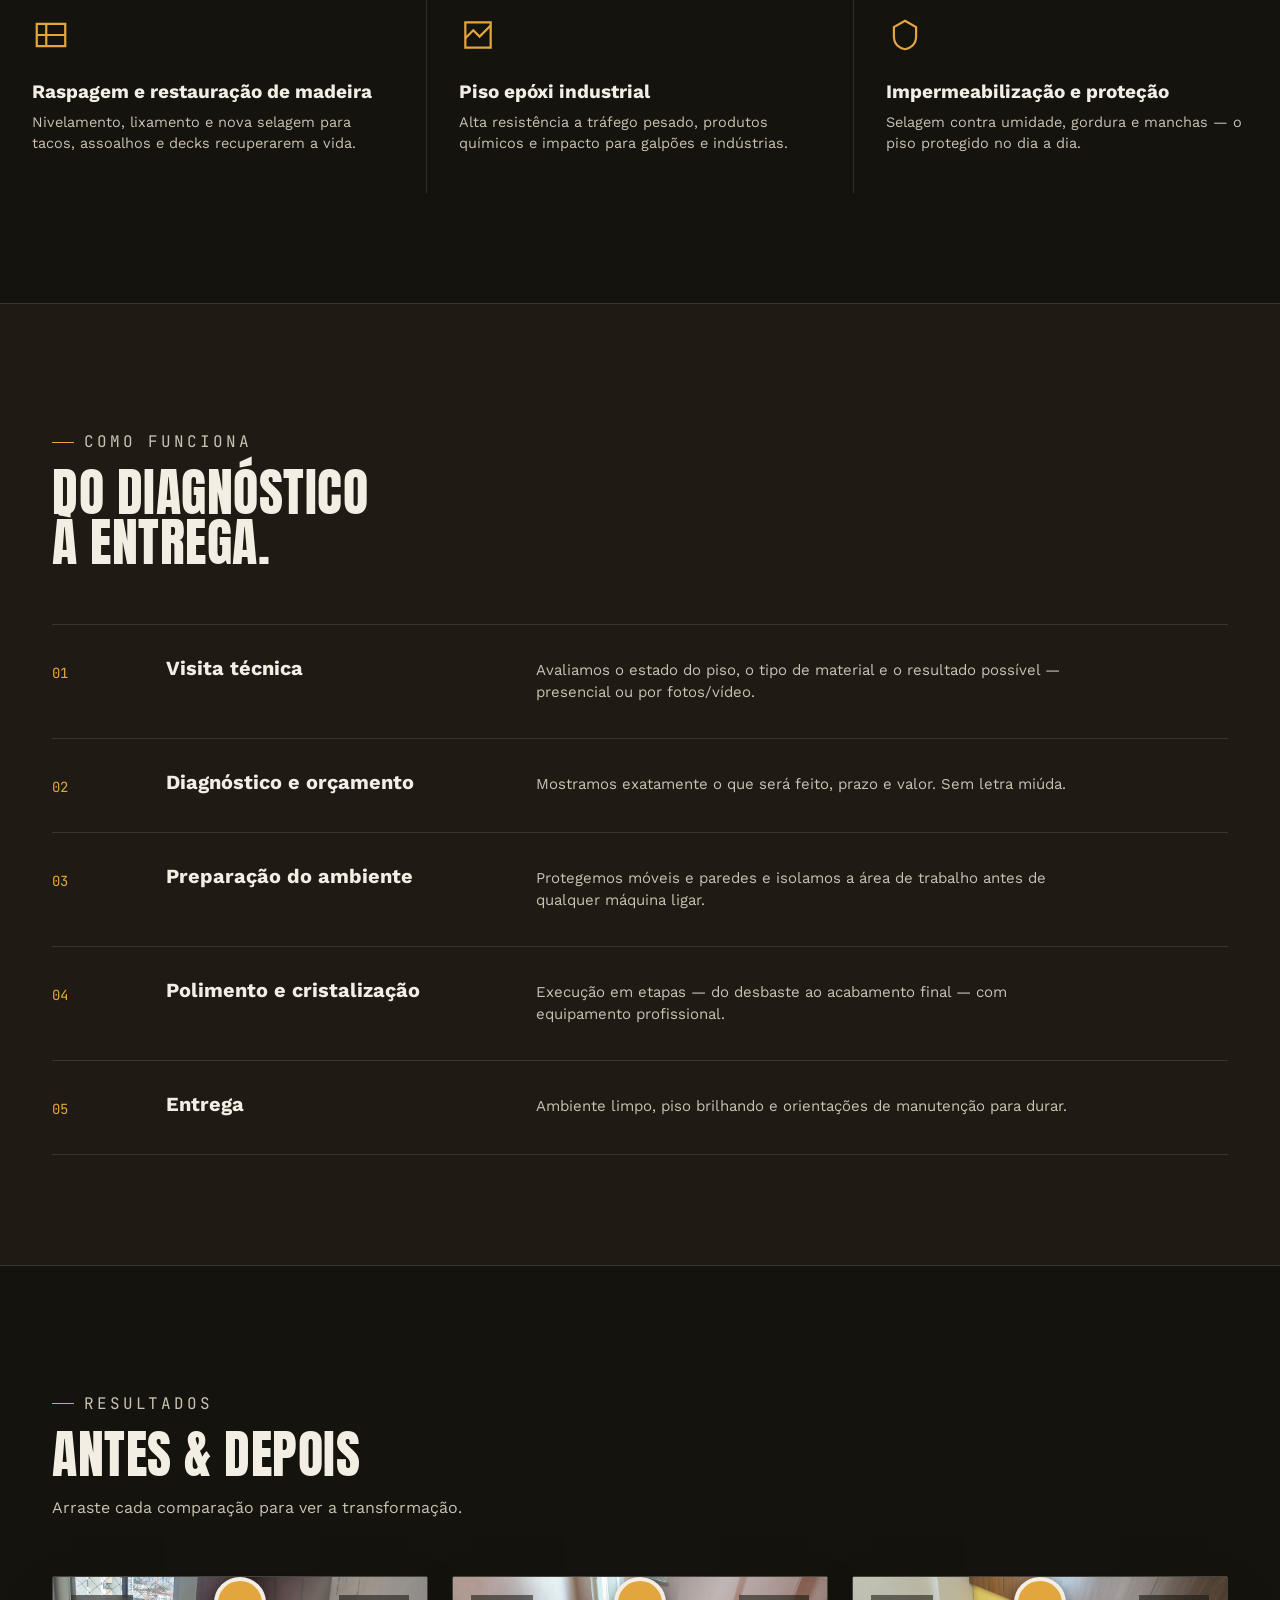
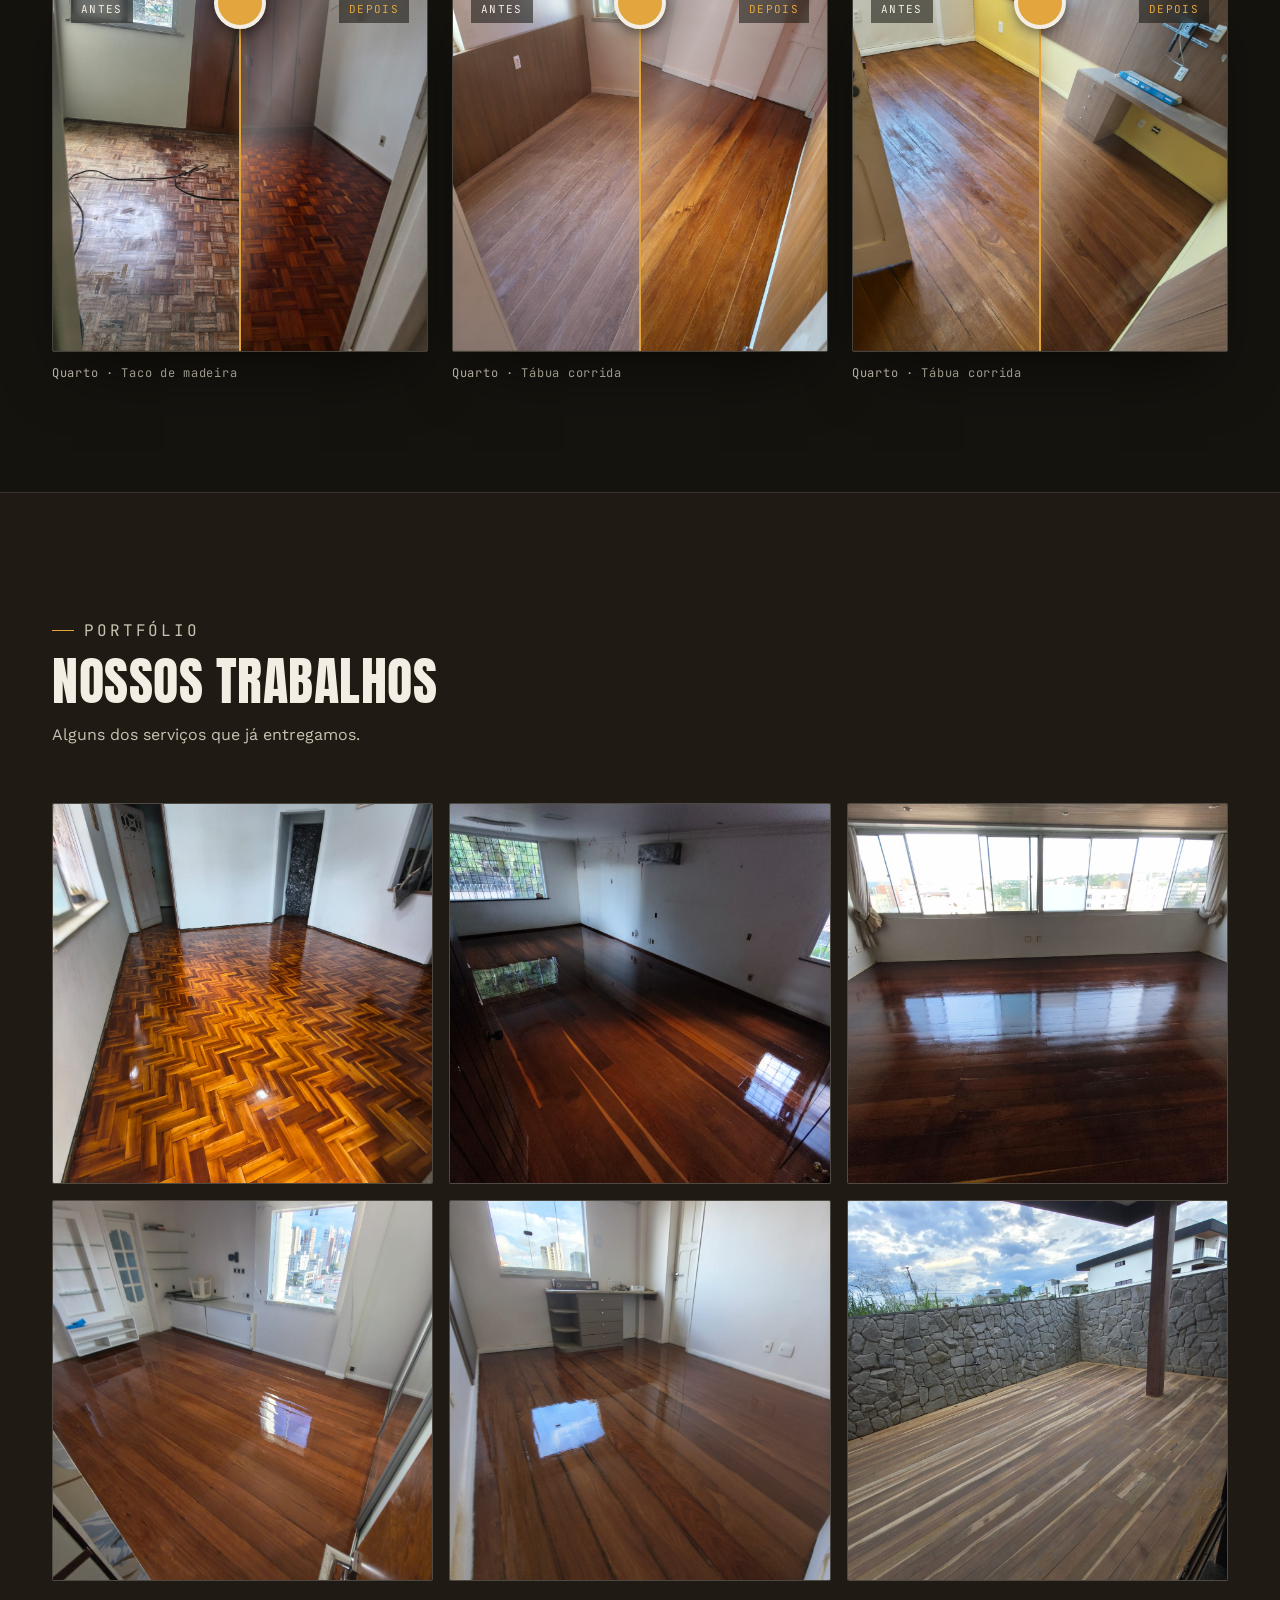
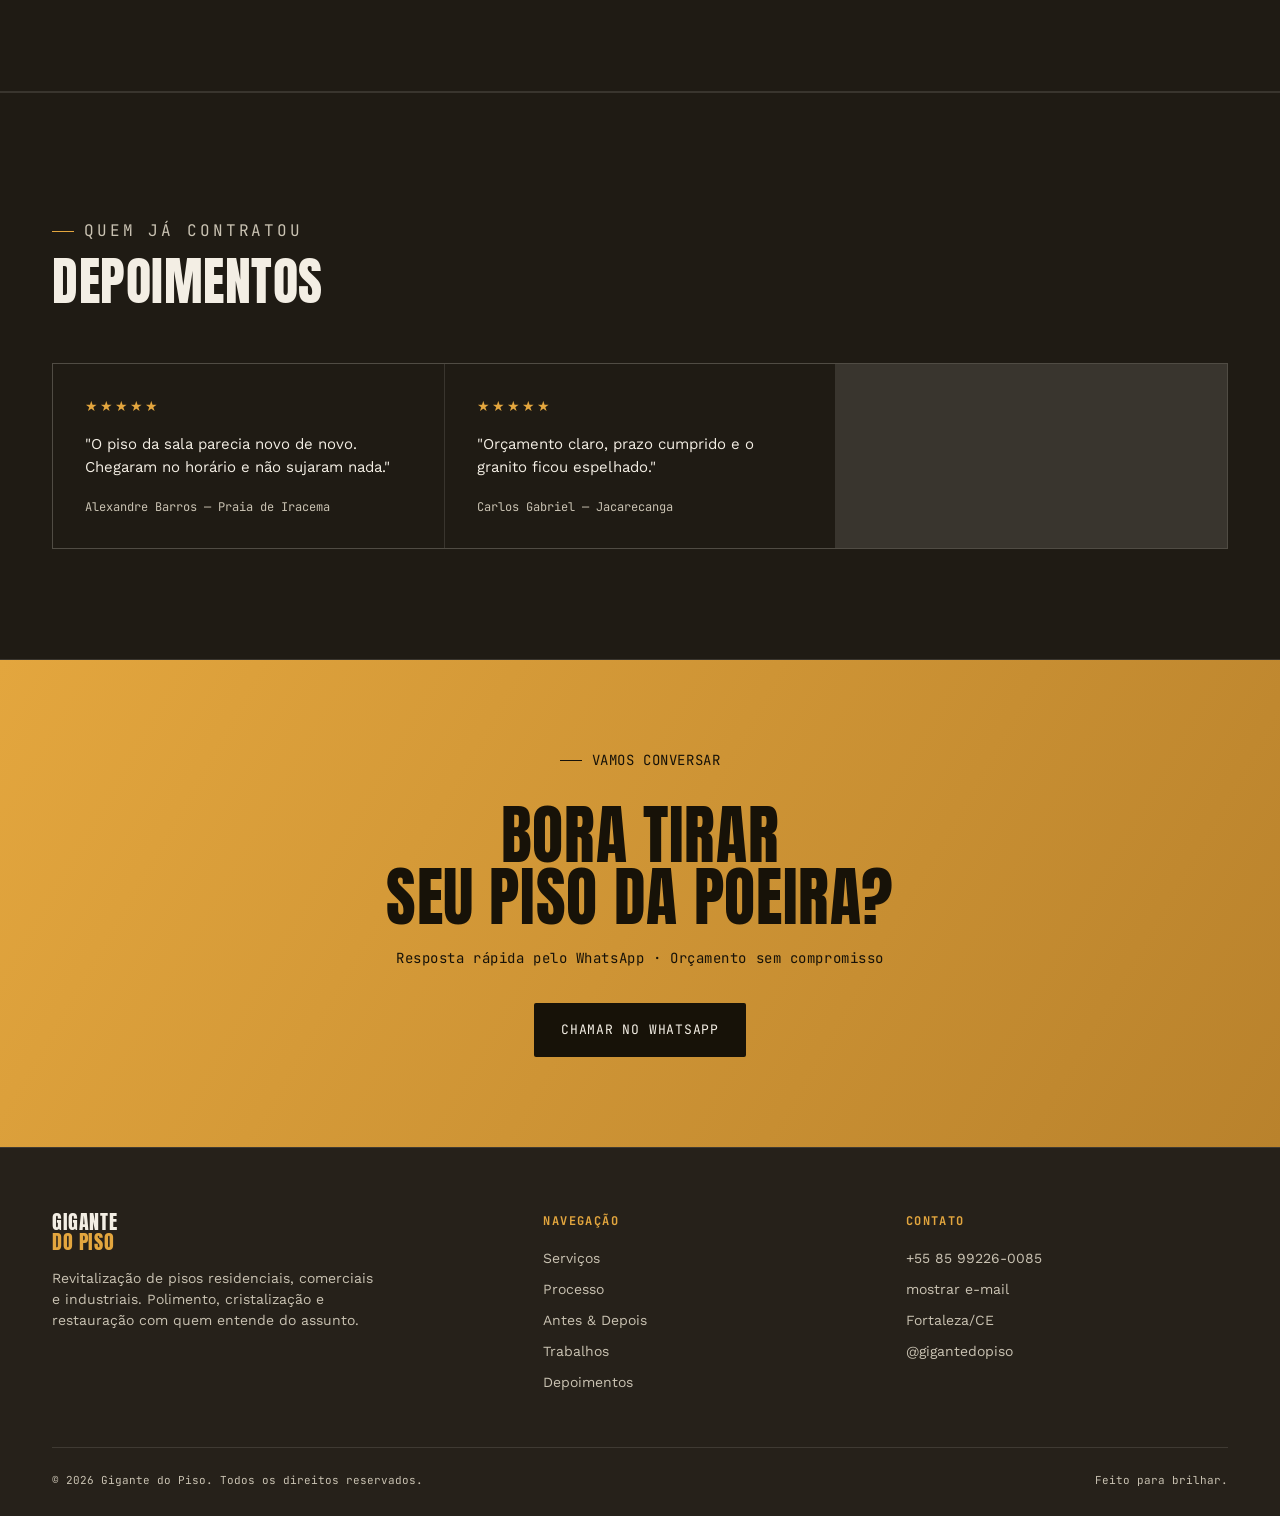
==== commit 38390833: "Add files via upload" ====
--- a/index.html
+++ b/index.html
@@ -4,6 +4,10 @@
 <meta charset="UTF-8">
 <meta name="viewport" content="width=device-width, initial-scale=1.0">
 <title>Gigante do Piso | Revitalização de Pisos</title>
+<link rel="icon" type="image/x-icon" href="favicon/favicon.ico">
+<link rel="icon" type="image/png" sizes="32x32" href="favicon/favicon-32x32.png">
+<link rel="icon" type="image/png" sizes="16x16" href="favicon/favicon-16x16.png">
+<link rel="apple-touch-icon" sizes="180x180" href="favicon/apple-touch-icon.png">
 <meta name="description" content="Polimento, cristalização e restauração de pisos de mármore, granito, porcelanato, madeira e epóxi. Devolvemos o brilho do seu piso sem trocar um metro quadrado.">
 <link rel="preconnect" href="https://fonts.googleapis.com">
 <link rel="preconnect" href="https://fonts.gstatic.com" crossorigin>
--- a/style.css
+++ b/style.css
@@ -317,6 +317,13 @@
 .cta-banner p{font-family:var(--ff-mono); font-size:14px; margin-bottom:34px; letter-spacing:.04em;}
 .cta-banner .btn-solid{background:#171208; color:var(--paper);}
 .cta-banner .btn-solid:hover{background:#231a10;}
+.cta-banner .eyebrow{
+  justify-content:center;
+  color:#171208;
+}
+.cta-banner .eyebrow::before{
+  background:#171208;
+}
 
 /* ============ FOOTER ============ */
 footer{background:var(--bg-panel-2); padding:64px 0 28px; border-top:1px solid var(--line);}
